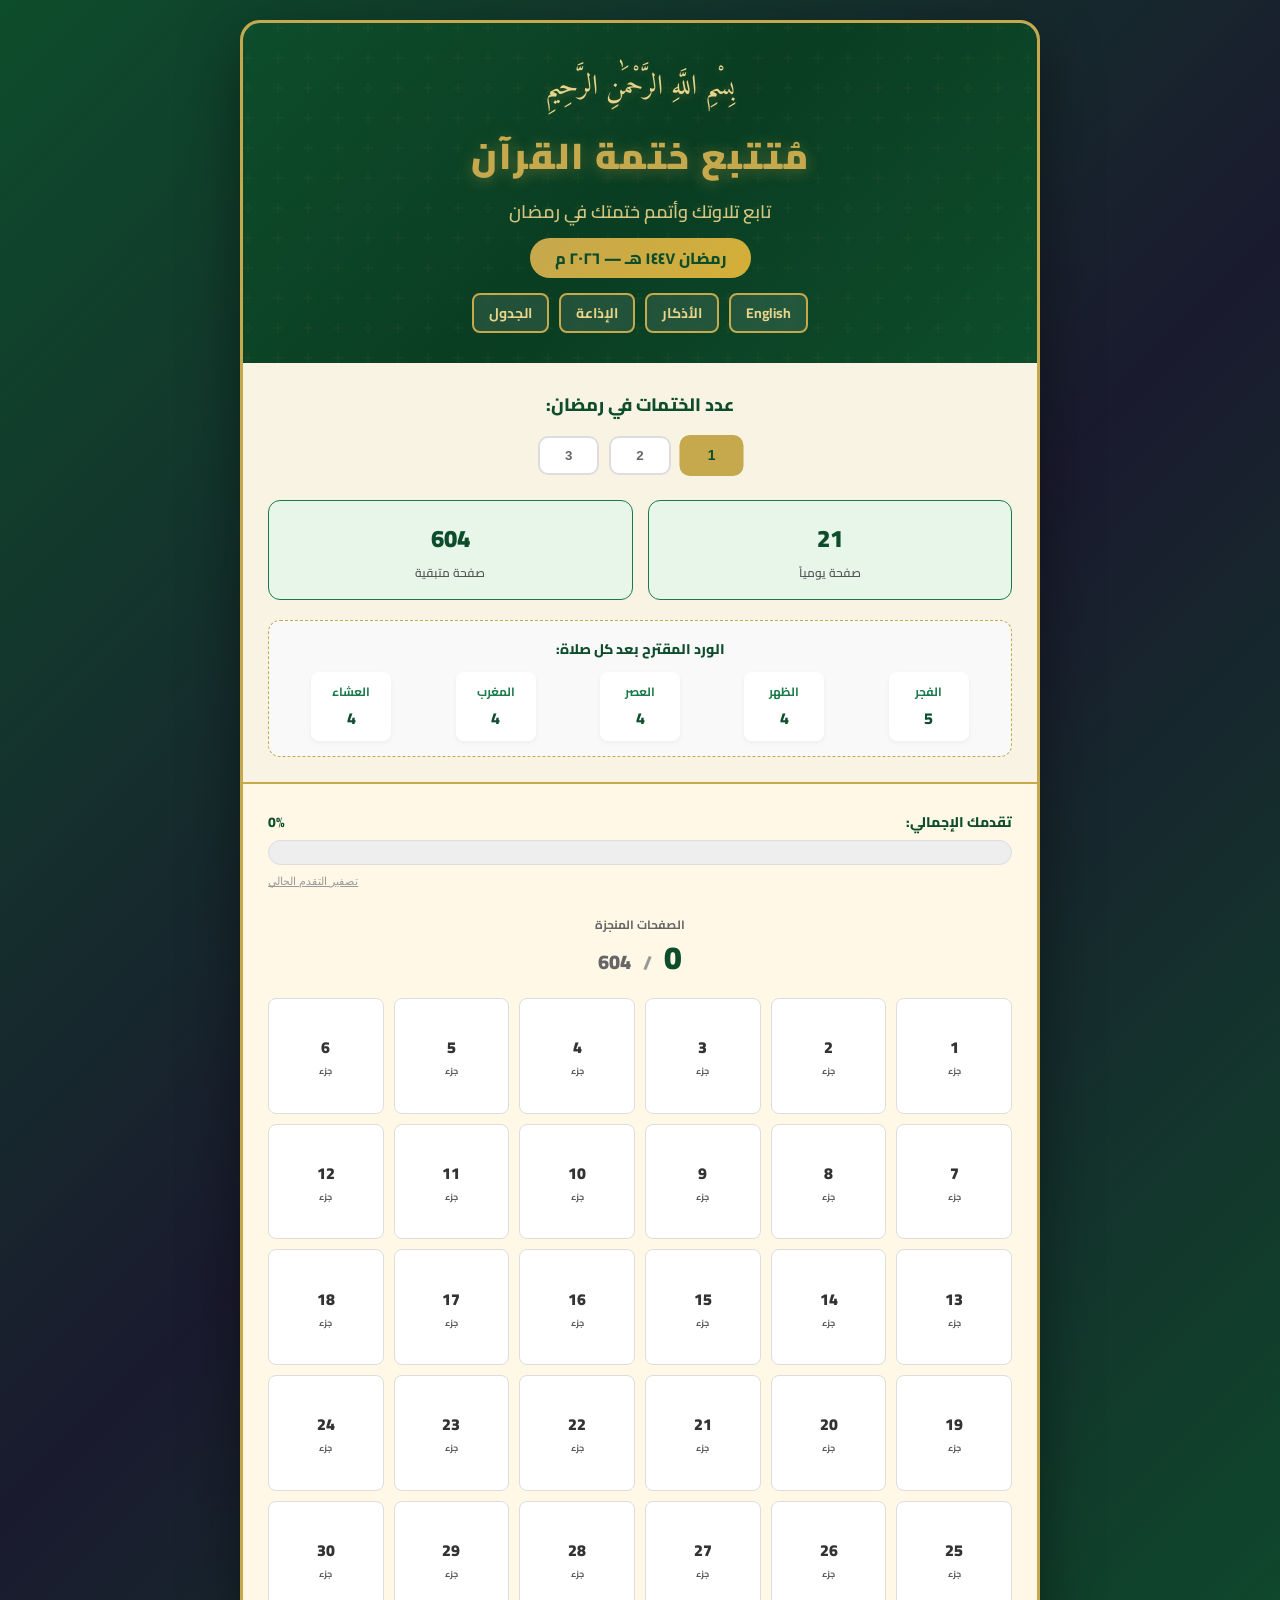
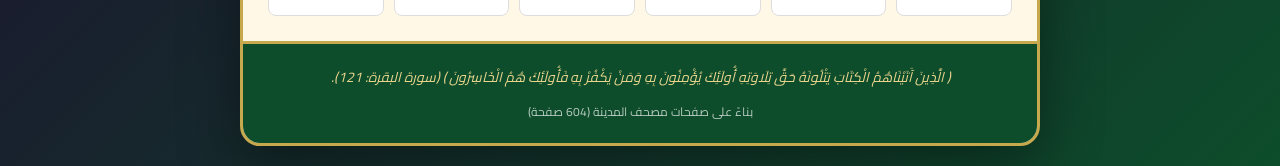
==== quran.html @ 07d0f3c2 "Add files via upload" ====
<!DOCTYPE html>
<html lang="ar" dir="rtl">

<head>
    <meta charset="UTF-8">
    <meta name="viewport" content="width=device-width, initial-scale=1.0">
    <title>مُتتبع الختمة - القرآن الكريم</title>
    <!-- Social Media Meta Tags -->
    <meta name="description"
        content="أداة ذكية لمتابعة ختمة القرآن الكريم في رمضان، حساب الورد اليومي وتقسيمه على الصلوات.">
    <meta property="og:title" content="مُتتبع الختمة - ختمة القرآن الكريم">
    <meta property="og:description" content="نظم قراءتك للقرآن في رمضان بسهولة، حدد هدفك وتابع تقدمك اليومي.">
    <meta property="og:image" content="https://joy-s-s.github.io/Ramadan-Tracker/icon.png">
    <meta property="og:url" content="https://joy-s-s.github.io/Ramadan-Tracker/quran.html">
    <meta property="og:type" content="website">

    <!-- Google tag (gtag.js) -->
    <script async src="https://www.googletagmanager.com/gtag/js?id=G-90N7S5Q8EE"></script>
    <script>
        window.dataLayer = window.dataLayer || [];
        function gtag() { dataLayer.push(arguments); }
        gtag('js', new Date());
        gtag('config', 'G-90N7S5Q8EE');
    </script>
    <link rel="preconnect" href="https://fonts.googleapis.com">
    <link
        href="https://fonts.googleapis.com/css2?family=Amiri:wght@400;700&family=Cairo:wght@400;600;700;900&display=swap"
        rel="stylesheet">
    <link rel="icon" type="image/x-icon" href="icon.png">
    <style>
        :root {
            --gold: #C6A84D;
            --gold-light: #E8D48B;
            --dark-green: #0D4D2B;
            --green: #1A7A4A;
            --light-green: #E8F5E9;
            --cream: #FFF8E7;
            --dark: #1a1a2e;
            --accent: #D4AF37;
            --border: #B8860B;
        }

        * {
            margin: 0;
            padding: 0;
            box-sizing: border-box;
            -webkit-tap-highlight-color: transparent;
        }

        body {
            font-family: 'Cairo', sans-serif;
            background: linear-gradient(135deg, #0D4D2B 0%, #1a1a2e 50%, #0D4D2B 100%);
            min-height: 100vh;
            color: #333;
            padding: 20px;
            overscroll-behavior-y: none;
            touch-action: manipulation;
        }

        .container {
            max-width: 800px;
            margin: 0 auto;
            background: var(--cream);
            border-radius: 20px;
            overflow: hidden;
            box-shadow: 0 20px 60px rgba(0, 0, 0, 0.4);
            border: 3px solid var(--gold);
        }

        /* ===== HEADER ===== */
        .header {
            background: linear-gradient(135deg, var(--dark-green) 0%, #0a3d22 50%, var(--dark-green) 100%);
            padding: 40px 30px 30px;
            text-align: center;
            position: relative;
            overflow: hidden;
        }

        .header::before {
            content: '';
            position: absolute;
            top: 0;
            left: 0;
            right: 0;
            bottom: 0;
            background: url("data:image/svg+xml,%3Csvg width='60' height='60' viewBox='0 0 60 60' xmlns='http://www.w3.org/2000/svg'%3E%3Cg fill='none' fill-rule='evenodd'%3E%3Cg fill='%23C6A84D' fill-opacity='0.08'%3E%3Cpath d='M36 34v-4h-2v4h-4v2h4v4h2v-4h4v-2h-4zm0-30V0h-2v4h-4v2h4v4h2V6h4V4h-4zM6 34v-4H4v4H0v2h4v4h2v-4h4v-2H6zM6 4V0H4v4H0v2h4v4h2V6h4V4H6z'/%3E%3C/g%3E%3C/g%3E%3C/svg%3E");
            opacity: 0.5;
        }

        .header-content {
            position: relative;
            z-index: 1;
        }

        .bismillah {
            font-family: 'Amiri', serif;
            font-size: 28px;
            color: var(--gold-light);
            margin-bottom: 10px;
            text-shadow: 0 2px 10px rgba(198, 168, 77, 0.3);
        }

        .crescent {
            font-size: 50px;
            margin-bottom: 10px;
            filter: drop-shadow(0 0 15px rgba(198, 168, 77, 0.5));
        }

        .main-title {
            font-family: 'Cairo', sans-serif;
            font-size: 36px;
            font-weight: 900;
            color: var(--gold);
            text-shadow: 0 2px 15px rgba(198, 168, 77, 0.4);
            margin-bottom: 5px;
            letter-spacing: 2px;
        }

        .sub-title {
            font-size: 18px;
            color: var(--gold-light);
            font-weight: 600;
            opacity: 0.9;
        }

        .year-badge {
            display: inline-block;
            background: linear-gradient(135deg, var(--gold), var(--accent));
            color: var(--dark-green);
            padding: 5px 25px;
            border-radius: 20px;
            font-weight: 800;
            font-size: 16px;
            margin-top: 10px;
        }

        /* ===== LANGUAGE SWITCH ===== */
        .lang-switch {
            margin: 15px 0 0;
            text-align: center;
            position: relative;
            z-index: 100;
        }

        .lang-switch button,
        .lang-switch .nav-btn {
            background: rgba(255, 255, 255, 0.1);
            border: 2px solid var(--gold);
            color: var(--gold-light);
            padding: 5px 15px;
            border-radius: 8px;
            font-family: 'Cairo', sans-serif;
            font-weight: 700;
            cursor: pointer;
            transition: all 0.3s;
            backdrop-filter: blur(5px);
            font-size: 14px;
            text-decoration: none;
            display: inline-flex;
            align-items: center;
            gap: 5px;
        }

        .lang-switch button:hover,
        .lang-switch .nav-btn:hover {
            background: var(--gold);
            color: var(--dark-green);
        }

        .lang-switch {
            display: flex;
            justify-content: center;
            gap: 10px;
            margin: 15px 0 0;
            position: relative;
            z-index: 100;
        }

        /* Controls Section */
        .controls {
            padding: 25px;
            background: #f9f3e3;
            border-bottom: 2px solid var(--gold);
            text-align: center;
        }

        .section-title {
            color: var(--dark-green);
            font-weight: 800;
            margin-bottom: 15px;
            font-size: 18px;
        }

        .target-selector {
            display: flex;
            justify-content: center;
            gap: 10px;
            margin-bottom: 25px;
        }

        .target-btn {
            background: white;
            border: 2px solid #ddd;
            padding: 10px 25px;
            border-radius: 10px;
            font-weight: 700;
            cursor: pointer;
            transition: 0.3s;
            color: #666;
        }

        .target-btn.active {
            background: var(--gold);
            border-color: var(--gold);
            color: var(--dark-green);
            transform: scale(1.05);
        }

        /* Stats Cards */
        .stats-grid {
            display: grid;
            grid-template-columns: repeat(2, 1fr);
            gap: 15px;
            margin-bottom: 20px;
        }

        .stat-card {
            background: var(--light-green);
            padding: 15px;
            border-radius: 12px;
            border: 1px solid var(--green);
            text-align: center;
        }

        .stat-value {
            font-size: 24px;
            font-weight: 900;
            color: var(--dark-green);
        }

        .stat-label {
            font-size: 12px;
            color: #555;
            font-weight: 600;
        }

        /* Prayer Breakdown */
        .prayer-breakdown {
            background: #f9f9f9;
            padding: 15px;
            border-radius: 12px;
            margin-top: 15px;
            border: 1px dashed var(--gold);
        }

        .prayer-grid {
            display: flex;
            justify-content: space-around;
            flex-wrap: wrap;
            gap: 10px;
            margin-top: 10px;
        }

        .prayer-item {
            text-align: center;
            background: white;
            padding: 8px 12px;
            border-radius: 8px;
            box-shadow: 0 2px 5px rgba(0, 0, 0, 0.05);
            min-width: 80px;
        }

        .prayer-name {
            font-size: 12px;
            color: var(--green);
            font-weight: 700;
        }

        .prayer-pages {
            font-size: 16px;
            font-weight: 800;
            color: var(--dark-green);
        }

        /* Progress Tracker */
        .progress-container {
            padding: 25px;
        }

        .total-progress-bar {
            height: 25px;
            background: #eee;
            border-radius: 12.5px;
            overflow: hidden;
            border: 1px solid #ddd;
            margin-bottom: 10px;
            position: relative;
        }

        .progress-fill {
            height: 100%;
            background: linear-gradient(90deg, var(--gold), var(--accent));
            width: 0%;
            transition: width 0.5s ease-out;
        }

        .progress-text-top {
            display: flex;
            justify-content: space-between;
            font-weight: 800;
            font-size: 14px;
            margin-bottom: 5px;
            color: var(--dark-green);
        }

        .input-group {
            display: flex;
            align-items: center;
            justify-content: center;
            gap: 10px;
            margin: 20px 0;
        }

        .page-input {
            width: 100px;
            padding: 12px;
            border: 2px solid var(--gold);
            border-radius: 8px;
            font-size: 20px;
            text-align: center;
            font-weight: 900;
            font-family: 'Cairo', sans-serif;
        }

        .quick-btn {
            background: var(--dark-green);
            color: white;
            border: none;
            padding: 12px 15px;
            border-radius: 8px;
            font-weight: 700;
            cursor: pointer;
            transition: 0.2s;
        }

        .quick-btn:active {
            transform: scale(0.95);
        }

        /* Juz Grid */
        .juz-grid {
            display: grid;
            grid-template-columns: repeat(6, 1fr);
            gap: 10px;
            margin-top: 20px;
        }

        .juz-card {
            aspect-ratio: 1;
            background: white;
            border: 1px solid #ddd;
            border-radius: 8px;
            display: flex;
            flex-direction: column;
            align-items: center;
            justify-content: center;
            cursor: pointer;
            transition: 0.3s;
            position: relative;
        }

        .juz-card.completed {
            background: var(--gold);
            border-color: var(--accent);
            color: var(--dark-green);
        }

        .juz-card.completed::after {
            content: '✓';
            position: absolute;
            top: -5px;
            right: -5px;
            background: var(--dark-green);
            color: white;
            width: 18px;
            height: 18px;
            border-radius: 50%;
            font-size: 12px;
            display: flex;
            align-items: center;
            justify-content: center;
            font-weight: bold;
        }

        .juz-num {
            font-size: 16px;
            font-weight: 900;
        }

        .juz-label {
            font-size: 9px;
            opacity: 0.8;
            font-weight: 700;
        }

        .footer {
            background: var(--dark-green);
            color: rgba(255, 255, 255, 0.7);
            padding: 20px;
            text-align: center;
            font-size: 12px;
            border-top: 3px solid var(--gold);
        }

        .footer-quote {
            color: var(--gold-light);
            font-style: italic;
            margin-bottom: 10px;
            font-size: 14px;
        }

        [dir="ltr"] body {
            text-align: left;
        }

        html[lang="en"] body {
            font-family: 'Amiri', serif;
        }

        html[lang="en"] .main-title {
            font-family: 'Cairo', sans-serif;
        }

        @media (max-width: 768px) {
            body {
                padding: 8px;
            }

            .container {
                border-radius: 12px;
                border-width: 2px;
            }

            .header {
                padding: 25px 15px 20px;
            }

            .bismillah {
                font-size: 20px;
            }

            .main-title {
                font-size: 22px;
                letter-spacing: 1px;
            }

            .sub-title {
                font-size: 14px;
            }

            .year-badge {
                font-size: 13px;
                padding: 4px 18px;
            }

            .footer {
                font-size: 11px;
                padding: 10px;
            }
        }

        @media (max-width: 480px) {
            body {
                padding: 4px;
            }

            .container {
                border-radius: 8px;
            }

            .header {
                padding: 18px 10px 15px;
            }

            .bismillah {
                font-size: 17px;
            }

            .main-title {
                font-size: 18px;
                letter-spacing: 0;
            }

            .sub-title {
                font-size: 12px;
            }

            .year-badge {
                font-size: 11px;
                padding: 3px 14px;
            }

            .juz-grid {
                grid-template-columns: repeat(5, 1fr);
            }

            .stats-grid {
                grid-template-columns: 1fr;
            }

            .prayer-item {
                flex: 1 1 30%;
            }
        }

        @media (max-width: 360px) {
            .header {
                padding: 14px 8px 12px;
            }

            .bismillah {
                font-size: 15px;
            }

            .main-title {
                font-size: 16px;
            }

            .sub-title {
                font-size: 11px;
            }

            .year-badge {
                font-size: 10px;
                padding: 2px 12px;
            }

            .footer {
                font-size: 10px;
                padding: 8px;
            }

            .juz-grid {
                grid-template-columns: repeat(4, 1fr);
            }

        }
    </style>
</head>

<body>

    <div class="container">
        <header class="header">
            <div class="header-content">
                <div class="bismillah" data-i18n="bismillah">بِسْمِ اللَّهِ الرَّحْمَٰنِ الرَّحِيمِ</div>
                <h1 class="main-title" data-i18n="mainTitle">مُتتبع ختمة القرآن</h1>
                <p class="sub-title" data-i18n="subTitle">تابع تلاوتك وأتمم ختمتك في رمضان</p>
                <div class="year-badge-container">
                    <span class="year-badge" data-i18n="yearBadge">رمضان ١٤٤٧ هـ — ٢٠٢٦ م</span>
                </div>
                <div class="lang-switch">
                    <button onclick="toggleLanguage()" id="langBtn">English</button>
                    <a href="tasbih.html" class="nav-btn" data-i18n="btnTasbih">الأذكار</a>
                    <a href="radio.html" class="nav-btn">الإذاعة</a>
                    <a href="index.html" class="nav-btn" data-i18n="backLink">العودة لجدول رمضان</a>
                </div>
            </div>
        </header>

        <section class="controls">
            <h2 class="section-title" data-i18n="targetTitle">عدد الختمات في رمضان:</h2>
            <div class="target-selector">
                <button class="target-btn" onclick="setKhatmaCount(1)">1</button>
                <button class="target-btn active" onclick="setKhatmaCount(2)">2</button>
                <button class="target-btn" onclick="setKhatmaCount(3)">3</button>
            </div>

            <div class="stats-grid">
                <div class="stat-card">
                    <div class="stat-value" id="dailyPages">40</div>
                    <div class="stat-label" data-i18n="dailyPagesLabel">صفحة يومياً</div>
                </div>
                <div class="stat-card">
                    <div class="stat-value" id="remainingPages">604</div>
                    <div class="stat-label" data-i18n="remainingPagesLabel">صفحة متبقية</div>
                </div>
            </div>

            <div class="prayer-breakdown">
                <div class="section-title" style="font-size: 14px; margin-bottom: 8px;" data-i18n="prayerDivide">الورد
                    المقترح بعد كل صلاة:</div>
                <div class="prayer-grid">
                    <div class="prayer-item">
                        <div class="prayer-name" data-i18n="fajr">الفجر</div>
                        <div class="prayer-pages" id="p-fajr">8</div>
                    </div>
                    <div class="prayer-item">
                        <div class="prayer-name" data-i18n="dhuhr">الظهر</div>
                        <div class="prayer-pages" id="p-dhuhr">8</div>
                    </div>
                    <div class="prayer-item">
                        <div class="prayer-name" data-i18n="asr">العصر</div>
                        <div class="prayer-pages" id="p-asr">8</div>
                    </div>
                    <div class="prayer-item">
                        <div class="prayer-name" data-i18n="maghrib">المغرب</div>
                        <div class="prayer-pages" id="p-maghrib">8</div>
                    </div>
                    <div class="prayer-item">
                        <div class="prayer-name" data-i18n="isha">العشاء</div>
                        <div class="prayer-pages" id="p-isha">8</div>
                    </div>
                </div>
            </div>
        </section>

        <main class="progress-container">
            <div class="progress-text-top">
                <span data-i18n="yourProgress">تقدمك الإجمالي:</span>
                <span id="percentText">0%</span>
            </div>
            <div class="total-progress-bar">
                <div class="progress-fill" id="progressBar"></div>
            </div>

            <div style="display: flex; justify-content: flex-end; margin-bottom: 10px;">
                <button onclick="resetProgress()"
                    style="background: none; border: none; color: #999; cursor: pointer; font-size: 11px; text-decoration: underline;"
                    data-i18n="resetProgress">تصفير التقدم</button>
            </div>

            <div style="text-align: center; margin: 25px 0;">
                <div style="font-size: 12px; font-weight: 700; color: #666; margin-bottom: 5px;"
                    data-i18n="pagesCompleted">الصفحات المنجزة</div>
                <div style="font-size: 32px; font-weight: 900; color: var(--dark-green); line-height: 1;">
                    <span id="currentPageDisplay">0</span>
                    <span style="font-size: 18px; color: #999; margin: 0 5px;">/</span>
                    <span id="totalPagesDisplay" style="font-size: 20px; color: #666;">604</span>
                </div>
            </div>

            <div class="juz-grid" id="juzGrid">
                <!-- 30 Juz cards will be generated here -->
            </div>
        </main>

        <footer class="footer">
            <div class="footer-quote" data-i18n="footerQuote">« خياركم من تعلم القرآن وعلمه »</div>
            <div data-i18n="footerMushaf">بناءً على صفحات مصحف المدينة (604 صفحة)</div>
        </footer>
    </div>

    <script>
        const TOTAL_PAGES = 604;
        let khatmaTarget = parseInt(localStorage.getItem('quran_khatma_target')) || 1;
        let fullKhatmas = parseInt(localStorage.getItem('quran_full_khatmas')) || 0;
        let completedJuz = JSON.parse(localStorage.getItem('quran_completed_juz')) || [];
        let currentPage = parseInt(localStorage.getItem('quran_current_page')) || 0;
        let currentLang = localStorage.getItem('quran_lang') || 'ar';

        const JUZ_PAGES = [
            1, 22, 42, 62, 82, 102, 122, 142, 162, 182,
            202, 222, 242, 262, 282, 302, 322, 342, 362, 382,
            402, 422, 442, 462, 482, 502, 522, 542, 562, 582, 605
        ];

        const translations = {
            ar: {
                bismillah: "بِسْمِ اللَّهِ الرَّحْمَٰنِ الرَّحِيمِ",
                mainTitle: "مُتتبع ختمة القرآن",
                subTitle: "تابع تلاوتك وأتمم ختمتك في رمضان",
                yearBadge: "رمضان ١٤٤٧ هـ — ٢٠٢٦ م",
                backLink: "الجدول",
                btnTasbih: "الأذكار",
                targetTitle: "عدد الختمات في رمضان:",
                dailyPagesLabel: "صفحة يومياً",
                remainingPagesLabel: "صفحة متبقية",
                prayerDivide: "الورد المقترح بعد كل صلاة:",
                fajr: "الفجر", dhuhr: "الظهر", asr: "العصر", maghrib: "المغرب", isha: "العشاء",
                yourProgress: "تقدمك الإجمالي:",
                pagesCompleted: "الصفحات المنجزة",
                footerQuote: "﴿ الَّذِينَ آَتَيْنَاهُمُ الْكِتَابَ يَتْلُونَهُ حَقَّ تِلَاوَتِهِ أُولَئِكَ يُؤْمِنُونَ بِهِ وَمَنْ يَكْفُرْ بِهِ فَأُولَئِكَ هُمُ الْخَاسِرُونَ ﴾ (سورة البقرة: 121).",
                footerMushaf: "بناءً على صفحات مصحف المدينة (604 صفحة)",
                juz: "جزء",
                langBtn: "English",
                resetProgress: "تصفير التقدم الحالي",
                resetConfirm: "هل أنت متأكد من تصفير تقدمك في الختمة؟",
                celebration: "تقبل الله منك! ✨ مبارك إتمام الختمة رقم ",
                celebrationSub: "الآن بدأت رحلة الختمة التالية.. استعن بالله!",
                targetReached: "🎉 مبارك! لقد أتممت هدفك الرمضاني بالكامل بنجاح. جعلها الله في ميزان حسناتك."
            },
            en: {
                bismillah: "In the name of Allah, the Most Gracious, the Most Merciful",
                mainTitle: "Quran Khatma Tracker",
                subTitle: "Track your recitation and complete your Khatma in Ramadan",
                yearBadge: "Ramadan 1447 H — 2026 G",
                backLink: "Table",
                btnTasbih: "Adhkar",
                targetTitle: "Times to finish Quran in Ramadan:",
                dailyPagesLabel: "Pages per Day",
                remainingPagesLabel: "Pages Remaining",
                prayerDivide: "Suggested pages after each prayer:",
                fajr: "Fajr", dhuhr: "Dhuhr", asr: "Asr", maghrib: "Maghrib", isha: "Isha",
                yourProgress: "Total Progress:",
                pagesCompleted: "Pages Completed",
                footerQuote: "“Those to whom We have given the Book recite it with its true recital. They [are the ones who] believe in it.” (Al-Baqarah: 121)",
                footerMushaf: "Based on Madina Mushaf (604 pages)",
                juz: "Juz",
                langBtn: "عربي",
                resetProgress: "Reset current progress",
                resetConfirm: "Are you sure you want to reset your khatma progress?",
                celebration: "May Allah accept! ✨ Congrats on finishing Khatma #",
                celebrationSub: "Now starting the next Khatma.. Keep it up!",
                targetReached: "🎉 Congratulations! You have successfully completed your Ramadan goal. May Allah accept it from you."
            }
        };

        function toggleLanguage() {
            currentLang = currentLang === 'ar' ? 'en' : 'ar';
            localStorage.setItem('quran_lang', currentLang);
            updateUI();
        }

        function updateUI() {
            document.documentElement.lang = currentLang;
            document.documentElement.dir = currentLang === 'ar' ? 'rtl' : 'ltr';
            document.getElementById('langBtn').textContent = translations[currentLang].langBtn;

            document.querySelectorAll('[data-i18n]').forEach(el => {
                const key = el.getAttribute('data-i18n');
                if (translations[currentLang][key]) {
                    el.textContent = translations[currentLang][key];
                }
            });

            // Update Target Buttons
            document.querySelectorAll('.target-btn').forEach(btn => {
                btn.classList.toggle('active', parseInt(btn.textContent) === khatmaTarget);
            });

            calculateStats();
            renderJuzGrid();
        }

        function setKhatmaCount(n) {
            khatmaTarget = n;
            localStorage.setItem('quran_khatma_target', n);
            updateUI();
        }

        function calculateStats() {
            // Calculate current page based on full khatmas + completed juz in current
            let currentJuzPages = 0;
            completedJuz.forEach(idx => {
                currentJuzPages += (JUZ_PAGES[idx] - JUZ_PAGES[idx - 1]);
            });

            currentPage = (fullKhatmas * TOTAL_PAGES) + currentJuzPages;
            localStorage.setItem('quran_current_page', currentPage);

            const totalToRead = TOTAL_PAGES * khatmaTarget;
            const daily = Math.ceil(totalToRead / 30);
            const prayerBase = Math.floor(daily / 5);
            const prayerRemainder = daily % 5;

            document.getElementById('dailyPages').textContent = daily;
            document.getElementById('remainingPages').textContent = Math.max(0, totalToRead - currentPage);

            document.getElementById('p-fajr').textContent = prayerBase + prayerRemainder;
            ['dhuhr', 'asr', 'maghrib', 'isha'].forEach(p => {
                document.getElementById(`p-${p}`).textContent = prayerBase;
            });

            const percent = Math.min(100, Math.floor((currentPage / totalToRead) * 100));
            document.getElementById('progressBar').style.width = percent + '%';
            document.getElementById('percentText').textContent = percent + '%';

            document.getElementById('currentPageDisplay').textContent = currentPage;
            document.getElementById('totalPagesDisplay').textContent = totalToRead;
        }

        function resetProgress() {
            if (confirm(translations[currentLang].resetConfirm)) {
                fullKhatmas = 0;
                completedJuz = [];
                currentPage = 0;
                localStorage.setItem('quran_full_khatmas', 0);
                localStorage.setItem('quran_completed_juz', JSON.stringify([]));
                localStorage.setItem('quran_current_page', 0);
                updateUI();
            }
        }

        function renderJuzGrid() {
            const grid = document.getElementById('juzGrid');
            grid.innerHTML = '';

            for (let i = 1; i <= 30; i++) {
                const card = document.createElement('div');
                card.className = 'juz-card';

                if (completedJuz.includes(i)) {
                    card.classList.add('completed');
                }

                card.innerHTML = `
                    <div class="juz-num">${i}</div>
                    <div class="juz-label">${translations[currentLang].juz}</div>
                `;

                card.onclick = () => {
                    if (completedJuz.includes(i)) {
                        completedJuz = completedJuz.filter(idx => idx !== i);
                    } else {
                        completedJuz.push(i);
                    }

                    localStorage.setItem('quran_completed_juz', JSON.stringify(completedJuz));

                    // Check for Khatma Completion
                    if (completedJuz.length === 30) {
                        fullKhatmas++;
                        localStorage.setItem('quran_full_khatmas', fullKhatmas);
                        completedJuz = [];
                        localStorage.setItem('quran_completed_juz', JSON.stringify([]));

                        const isGoalReached = fullKhatmas >= khatmaTarget;
                        const msg = isGoalReached ? translations[currentLang].targetReached :
                            (translations[currentLang].celebration + fullKhatmas + "\n" + translations[currentLang].celebrationSub);

                        alert(msg);
                    }

                    calculateStats();
                    renderJuzGrid();
                };

                grid.appendChild(card);
            }
        }

        // Initialize
        updateUI();
    </script>
</body>

</html>
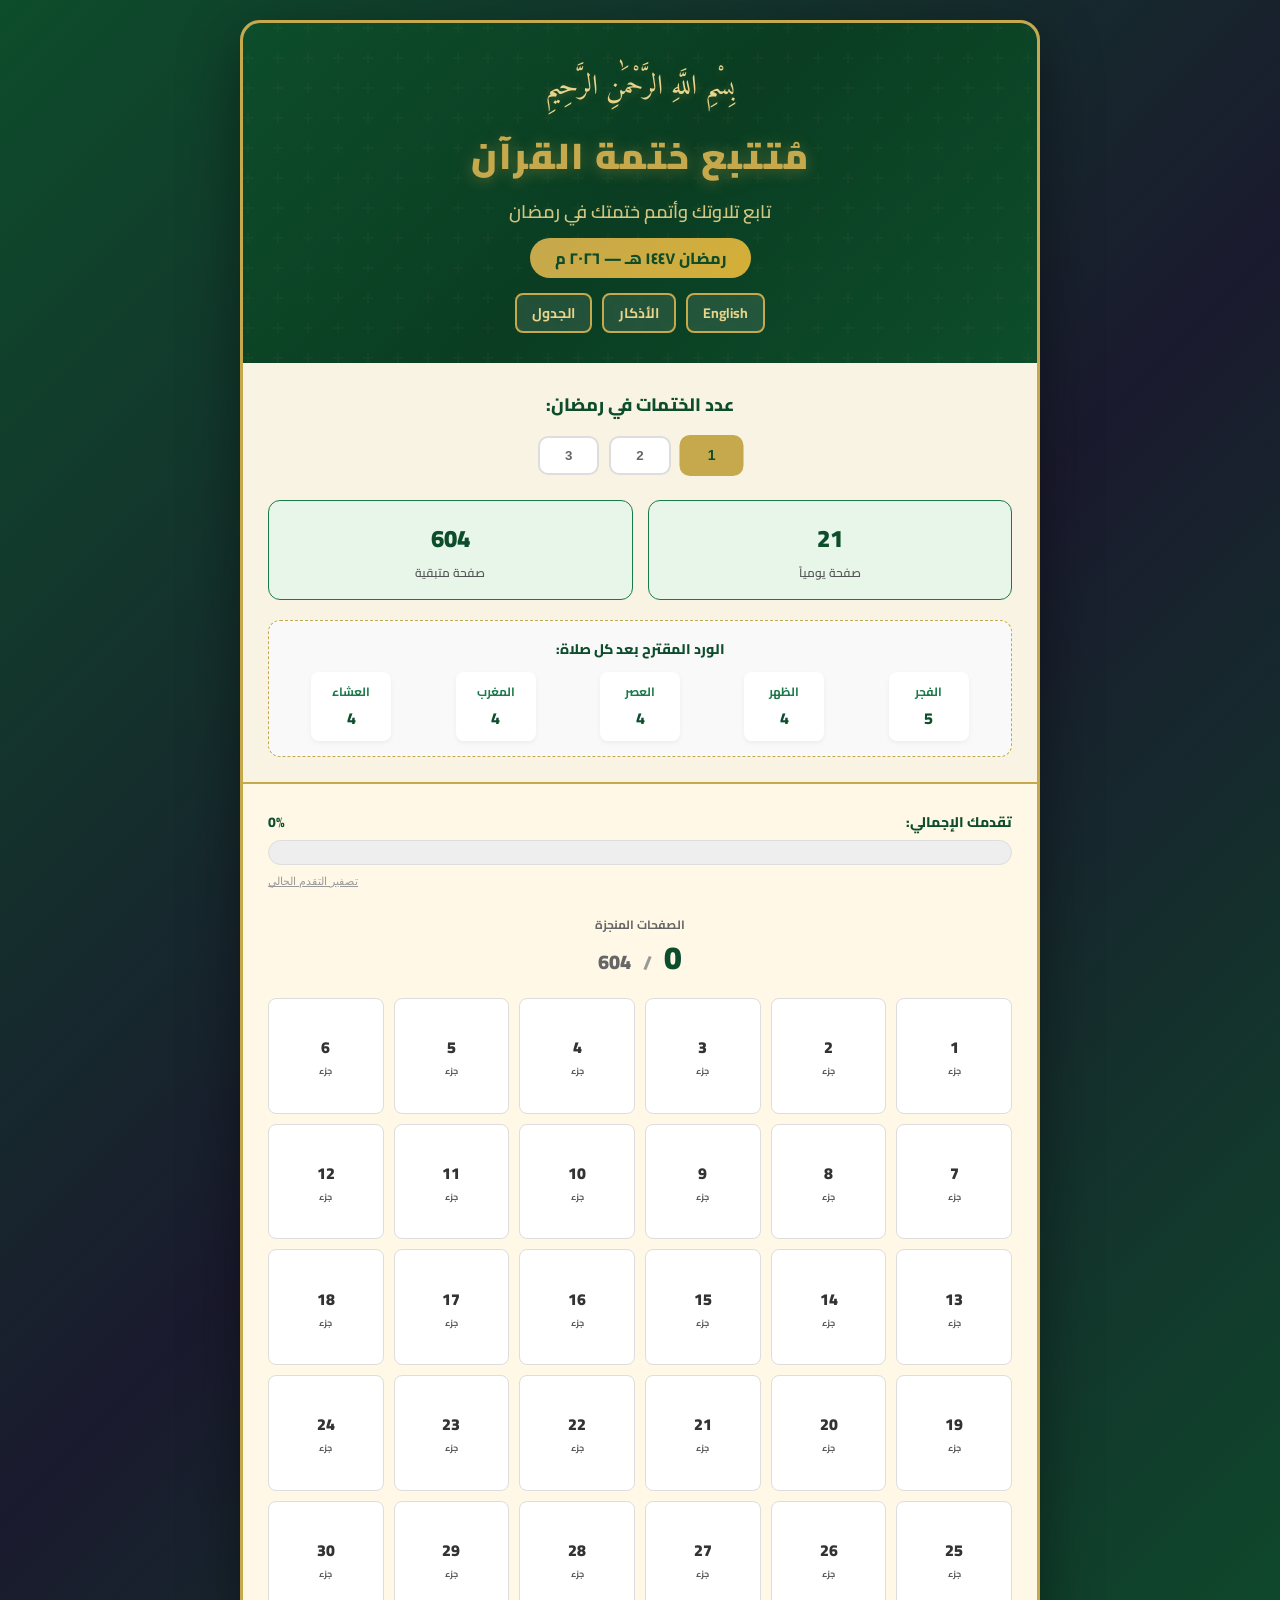
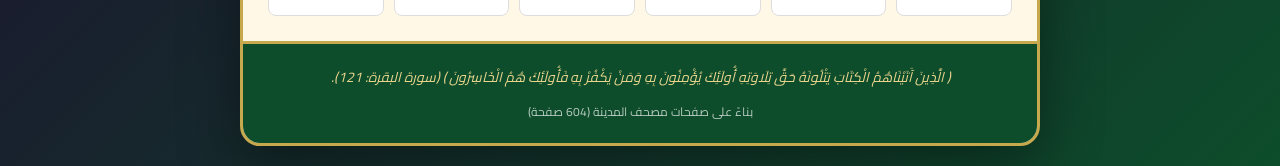
==== commit 37fa4873: "Add files via upload" ====
--- a/quran.html
+++ b/quran.html
@@ -562,7 +562,6 @@
                 <div class="lang-switch">
                     <button onclick="toggleLanguage()" id="langBtn">English</button>
                     <a href="tasbih.html" class="nav-btn" data-i18n="btnTasbih">الأذكار</a>
-                    <a href="radio.html" class="nav-btn">الإذاعة</a>
                     <a href="index.html" class="nav-btn" data-i18n="backLink">العودة لجدول رمضان</a>
                 </div>
             </div>
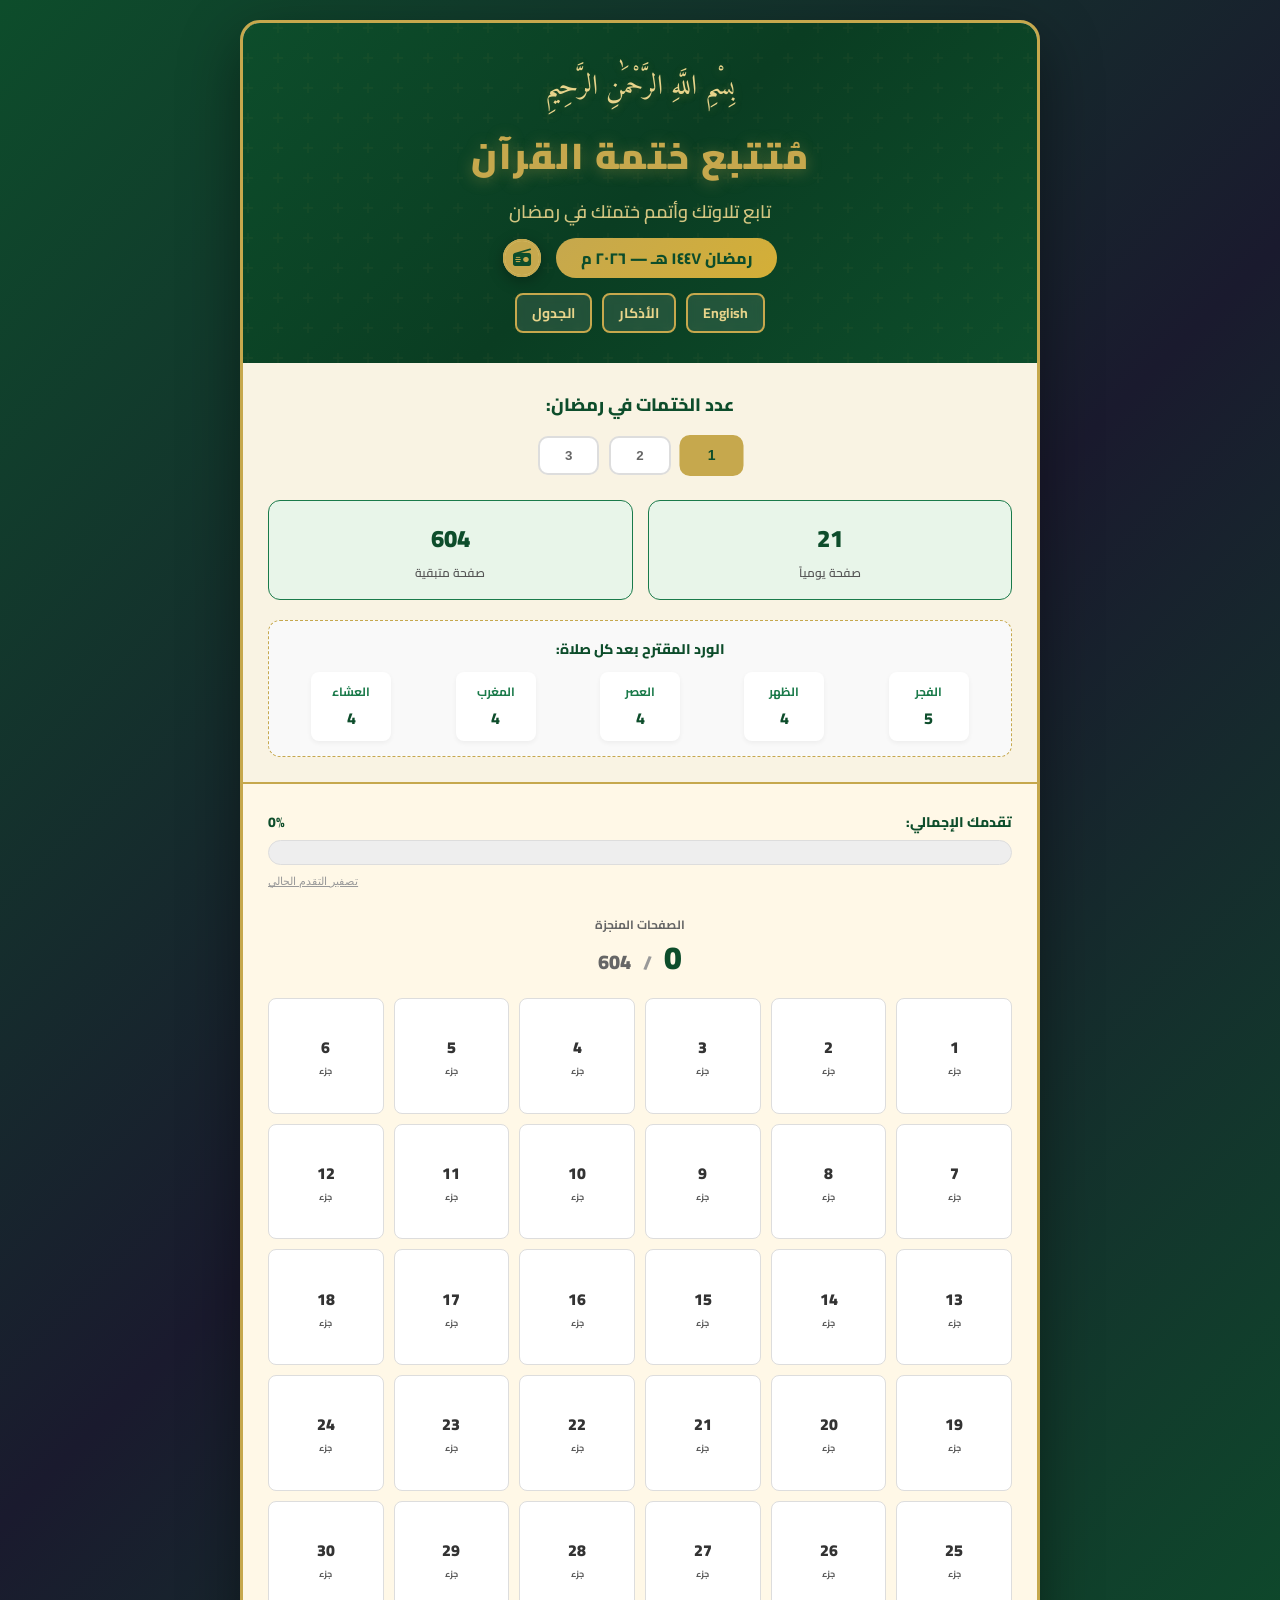
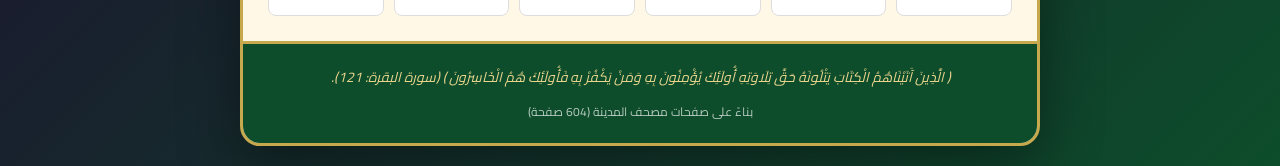
==== commit 94084a62: "Add files via upload" ====
--- a/quran.html
+++ b/quran.html
@@ -27,6 +27,7 @@
         href="https://fonts.googleapis.com/css2?family=Amiri:wght@400;700&family=Cairo:wght@400;600;700;900&display=swap"
         rel="stylesheet">
     <link rel="icon" type="image/x-icon" href="icon.png">
+    <link rel="stylesheet" href="https://cdnjs.cloudflare.com/ajax/libs/font-awesome/6.4.0/css/all.min.css">
     <style>
         :root {
             --gold: #C6A84D;
@@ -131,7 +132,64 @@
             border-radius: 20px;
             font-weight: 800;
             font-size: 16px;
+        }
+
+        .year-badge-container {
+            display: flex;
+            align-items: center;
+            justify-content: center;
+            gap: 15px;
             margin-top: 10px;
+        }
+
+        .radio-link {
+            display: inline-flex;
+            width: 38px;
+            height: 38px;
+            background: var(--gold);
+            border-radius: 50%;
+            align-items: center;
+            justify-content: center;
+            color: var(--dark-green) !important;
+            text-decoration: none;
+            position: relative;
+            z-index: 10;
+            transition: all 0.3s ease;
+            box-shadow: 0 4px 15px rgba(0, 0, 0, 0.3);
+            border: 2px solid var(--gold-light);
+        }
+
+        .radio-link:hover {
+            transform: scale(1.1) rotate(5deg);
+            background: var(--gold-light);
+        }
+
+        .radio-link i {
+            font-size: 18px;
+        }
+
+        .radio-pulse {
+            position: absolute;
+            top: -2px;
+            left: -2px;
+            right: -2px;
+            bottom: -2px;
+            border-radius: 50%;
+            border: 2px solid var(--gold);
+            animation: radio-pulse-ani 2s infinite;
+            pointer-events: none;
+        }
+
+        @keyframes radio-pulse-ani {
+            0% {
+                transform: scale(1);
+                opacity: 0.8;
+            }
+
+            100% {
+                transform: scale(1.8);
+                opacity: 0;
+            }
         }
 
         /* ===== LANGUAGE SWITCH ===== */
@@ -558,6 +616,10 @@
                 <p class="sub-title" data-i18n="subTitle">تابع تلاوتك وأتمم ختمتك في رمضان</p>
                 <div class="year-badge-container">
                     <span class="year-badge" data-i18n="yearBadge">رمضان ١٤٤٧ هـ — ٢٠٢٦ م</span>
+                    <a href="radio.html" class="radio-link" title="إذاعة القران الكريم">
+                        <i class="fas fa-radio"></i>
+                        <div class="radio-pulse"></div>
+                    </a>
                 </div>
                 <div class="lang-switch">
                     <button onclick="toggleLanguage()" id="langBtn">English</button>
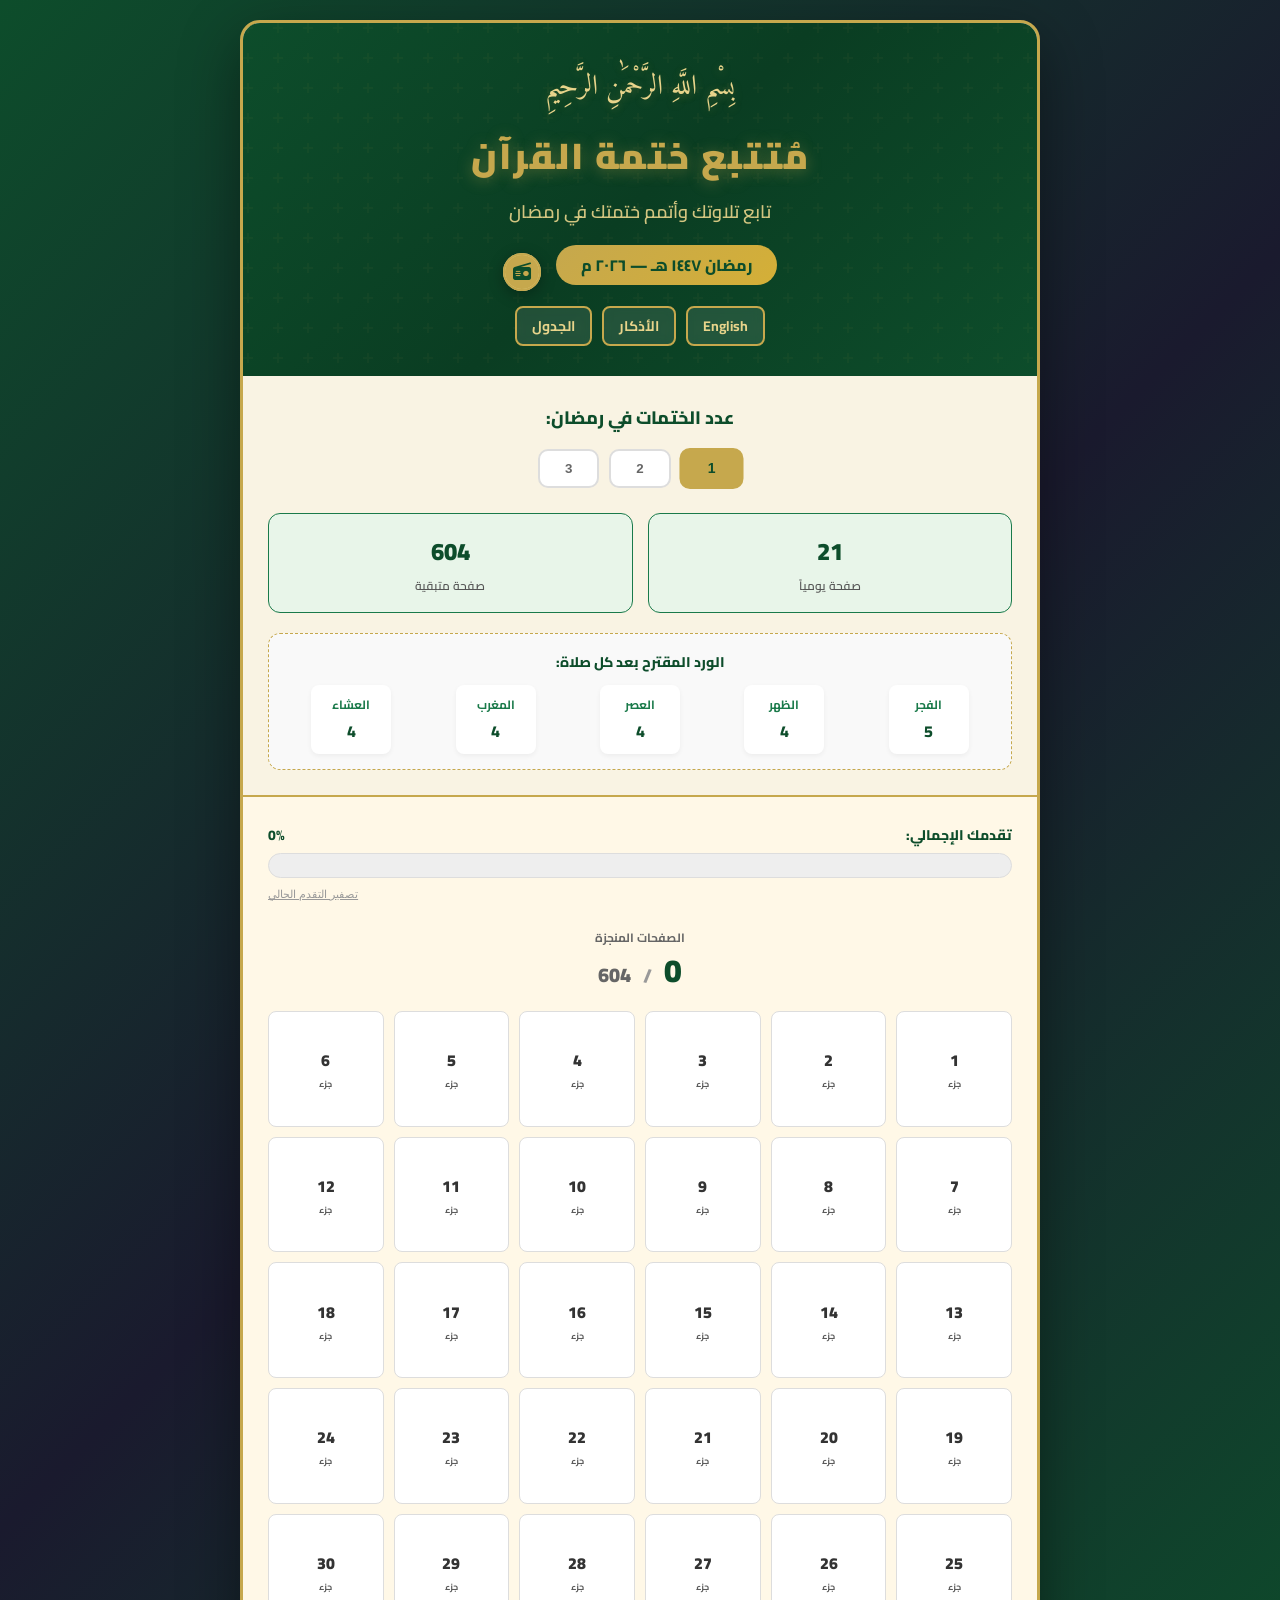
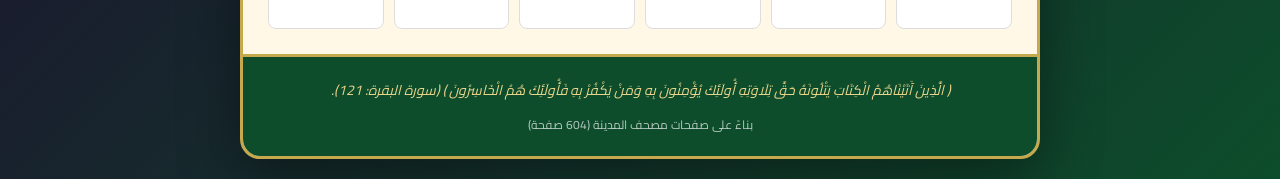
==== commit f9873c50: "Add files via upload" ====
--- a/quran.html
+++ b/quran.html
@@ -4,6 +4,9 @@
 <head>
     <meta charset="UTF-8">
     <meta name="viewport" content="width=device-width, initial-scale=1.0">
+    <meta name="theme-color" content="#0D4D2B">
+    <meta name="apple-mobile-web-app-capable" content="yes">
+    <meta name="apple-mobile-web-app-status-bar-style" content="black-translucent">
     <title>مُتتبع الختمة - القرآن الكريم</title>
     <!-- Social Media Meta Tags -->
     <meta name="description"
@@ -26,215 +29,17 @@
     <link
         href="https://fonts.googleapis.com/css2?family=Amiri:wght@400;700&family=Cairo:wght@400;600;700;900&display=swap"
         rel="stylesheet">
+    <link rel="stylesheet" href="https://cdnjs.cloudflare.com/ajax/libs/font-awesome/6.4.0/css/all.min.css">
     <link rel="icon" type="image/x-icon" href="icon.png">
-    <link rel="stylesheet" href="https://cdnjs.cloudflare.com/ajax/libs/font-awesome/6.4.0/css/all.min.css">
+    <link rel="manifest" href="manifest.json">
+    <link rel="apple-touch-icon" href="icon.png">
+    <link rel="stylesheet" href="shared.css">
     <style>
-        :root {
-            --gold: #C6A84D;
-            --gold-light: #E8D48B;
-            --dark-green: #0D4D2B;
-            --green: #1A7A4A;
-            --light-green: #E8F5E9;
-            --cream: #FFF8E7;
-            --dark: #1a1a2e;
-            --accent: #D4AF37;
-            --border: #B8860B;
-        }
-
-        * {
-            margin: 0;
-            padding: 0;
-            box-sizing: border-box;
-            -webkit-tap-highlight-color: transparent;
-        }
-
-        body {
-            font-family: 'Cairo', sans-serif;
-            background: linear-gradient(135deg, #0D4D2B 0%, #1a1a2e 50%, #0D4D2B 100%);
-            min-height: 100vh;
-            color: #333;
-            padding: 20px;
-            overscroll-behavior-y: none;
-            touch-action: manipulation;
-        }
-
+        /* ===== QURAN-SPECIFIC STYLES ===== */
         .container {
             max-width: 800px;
-            margin: 0 auto;
-            background: var(--cream);
-            border-radius: 20px;
-            overflow: hidden;
-            box-shadow: 0 20px 60px rgba(0, 0, 0, 0.4);
-            border: 3px solid var(--gold);
-        }
-
-        /* ===== HEADER ===== */
-        .header {
-            background: linear-gradient(135deg, var(--dark-green) 0%, #0a3d22 50%, var(--dark-green) 100%);
-            padding: 40px 30px 30px;
-            text-align: center;
-            position: relative;
-            overflow: hidden;
-        }
-
-        .header::before {
-            content: '';
-            position: absolute;
-            top: 0;
-            left: 0;
-            right: 0;
-            bottom: 0;
-            background: url("data:image/svg+xml,%3Csvg width='60' height='60' viewBox='0 0 60 60' xmlns='http://www.w3.org/2000/svg'%3E%3Cg fill='none' fill-rule='evenodd'%3E%3Cg fill='%23C6A84D' fill-opacity='0.08'%3E%3Cpath d='M36 34v-4h-2v4h-4v2h4v4h2v-4h4v-2h-4zm0-30V0h-2v4h-4v2h4v4h2V6h4V4h-4zM6 34v-4H4v4H0v2h4v4h2v-4h4v-2H6zM6 4V0H4v4H0v2h4v4h2V6h4V4H6z'/%3E%3C/g%3E%3C/g%3E%3C/svg%3E");
-            opacity: 0.5;
-        }
-
-        .header-content {
-            position: relative;
-            z-index: 1;
-        }
-
-        .bismillah {
-            font-family: 'Amiri', serif;
-            font-size: 28px;
-            color: var(--gold-light);
-            margin-bottom: 10px;
-            text-shadow: 0 2px 10px rgba(198, 168, 77, 0.3);
-        }
-
-        .crescent {
-            font-size: 50px;
-            margin-bottom: 10px;
-            filter: drop-shadow(0 0 15px rgba(198, 168, 77, 0.5));
-        }
-
-        .main-title {
-            font-family: 'Cairo', sans-serif;
-            font-size: 36px;
-            font-weight: 900;
-            color: var(--gold);
-            text-shadow: 0 2px 15px rgba(198, 168, 77, 0.4);
-            margin-bottom: 5px;
-            letter-spacing: 2px;
-        }
-
-        .sub-title {
-            font-size: 18px;
-            color: var(--gold-light);
-            font-weight: 600;
-            opacity: 0.9;
-        }
-
-        .year-badge {
-            display: inline-block;
-            background: linear-gradient(135deg, var(--gold), var(--accent));
-            color: var(--dark-green);
-            padding: 5px 25px;
-            border-radius: 20px;
-            font-weight: 800;
-            font-size: 16px;
-        }
-
-        .year-badge-container {
-            display: flex;
-            align-items: center;
-            justify-content: center;
-            gap: 15px;
-            margin-top: 10px;
-        }
-
-        .radio-link {
-            display: inline-flex;
-            width: 38px;
-            height: 38px;
-            background: var(--gold);
-            border-radius: 50%;
-            align-items: center;
-            justify-content: center;
-            color: var(--dark-green) !important;
-            text-decoration: none;
-            position: relative;
-            z-index: 10;
-            transition: all 0.3s ease;
-            box-shadow: 0 4px 15px rgba(0, 0, 0, 0.3);
-            border: 2px solid var(--gold-light);
-        }
-
-        .radio-link:hover {
-            transform: scale(1.1) rotate(5deg);
-            background: var(--gold-light);
-        }
-
-        .radio-link i {
-            font-size: 18px;
-        }
-
-        .radio-pulse {
-            position: absolute;
-            top: -2px;
-            left: -2px;
-            right: -2px;
-            bottom: -2px;
-            border-radius: 50%;
-            border: 2px solid var(--gold);
-            animation: radio-pulse-ani 2s infinite;
-            pointer-events: none;
-        }
-
-        @keyframes radio-pulse-ani {
-            0% {
-                transform: scale(1);
-                opacity: 0.8;
-            }
-
-            100% {
-                transform: scale(1.8);
-                opacity: 0;
-            }
-        }
-
-        /* ===== LANGUAGE SWITCH ===== */
-        .lang-switch {
-            margin: 15px 0 0;
-            text-align: center;
-            position: relative;
-            z-index: 100;
-        }
-
-        .lang-switch button,
-        .lang-switch .nav-btn {
-            background: rgba(255, 255, 255, 0.1);
-            border: 2px solid var(--gold);
-            color: var(--gold-light);
-            padding: 5px 15px;
-            border-radius: 8px;
-            font-family: 'Cairo', sans-serif;
-            font-weight: 700;
-            cursor: pointer;
-            transition: all 0.3s;
-            backdrop-filter: blur(5px);
-            font-size: 14px;
-            text-decoration: none;
-            display: inline-flex;
-            align-items: center;
-            gap: 5px;
-        }
-
-        .lang-switch button:hover,
-        .lang-switch .nav-btn:hover {
-            background: var(--gold);
-            color: var(--dark-green);
-        }
-
-        .lang-switch {
-            display: flex;
-            justify-content: center;
-            gap: 10px;
-            margin: 15px 0 0;
-            position: relative;
-            z-index: 100;
-        }
-
-        /* Controls Section */
+        }
+
         .controls {
             padding: 25px;
             background: #f9f3e3;
@@ -481,46 +286,8 @@
             text-align: left;
         }
 
-        html[lang="en"] body {
-            font-family: 'Amiri', serif;
-        }
-
-        html[lang="en"] .main-title {
-            font-family: 'Cairo', sans-serif;
-        }
-
+        /* Quran-specific responsive */
         @media (max-width: 768px) {
-            body {
-                padding: 8px;
-            }
-
-            .container {
-                border-radius: 12px;
-                border-width: 2px;
-            }
-
-            .header {
-                padding: 25px 15px 20px;
-            }
-
-            .bismillah {
-                font-size: 20px;
-            }
-
-            .main-title {
-                font-size: 22px;
-                letter-spacing: 1px;
-            }
-
-            .sub-title {
-                font-size: 14px;
-            }
-
-            .year-badge {
-                font-size: 13px;
-                padding: 4px 18px;
-            }
-
             .footer {
                 font-size: 11px;
                 padding: 10px;
@@ -528,36 +295,6 @@
         }
 
         @media (max-width: 480px) {
-            body {
-                padding: 4px;
-            }
-
-            .container {
-                border-radius: 8px;
-            }
-
-            .header {
-                padding: 18px 10px 15px;
-            }
-
-            .bismillah {
-                font-size: 17px;
-            }
-
-            .main-title {
-                font-size: 18px;
-                letter-spacing: 0;
-            }
-
-            .sub-title {
-                font-size: 12px;
-            }
-
-            .year-badge {
-                font-size: 11px;
-                padding: 3px 14px;
-            }
-
             .juz-grid {
                 grid-template-columns: repeat(5, 1fr);
             }
@@ -572,27 +309,6 @@
         }
 
         @media (max-width: 360px) {
-            .header {
-                padding: 14px 8px 12px;
-            }
-
-            .bismillah {
-                font-size: 15px;
-            }
-
-            .main-title {
-                font-size: 16px;
-            }
-
-            .sub-title {
-                font-size: 11px;
-            }
-
-            .year-badge {
-                font-size: 10px;
-                padding: 2px 12px;
-            }
-
             .footer {
                 font-size: 10px;
                 padding: 8px;
@@ -601,31 +317,39 @@
             .juz-grid {
                 grid-template-columns: repeat(4, 1fr);
             }
-
         }
     </style>
 </head>
 
 <body>
 
+    <a href="#main-content" class="skip-link">تخطي إلى المحتوى</a>
     <div class="container">
-        <header class="header">
+        <header class="header" role="banner">
             <div class="header-content">
-                <div class="bismillah" data-i18n="bismillah">بِسْمِ اللَّهِ الرَّحْمَٰنِ الرَّحِيمِ</div>
+                <div class="bismillah" data-i18n="bismillah">بِسْمِ اللَّهِ الرَّحْمَٰنِ الرَّحِيمِ</div>
                 <h1 class="main-title" data-i18n="mainTitle">مُتتبع ختمة القرآن</h1>
                 <p class="sub-title" data-i18n="subTitle">تابع تلاوتك وأتمم ختمتك في رمضان</p>
                 <div class="year-badge-container">
                     <span class="year-badge" data-i18n="yearBadge">رمضان ١٤٤٧ هـ — ٢٠٢٦ م</span>
-                    <a href="radio.html" class="radio-link" title="إذاعة القران الكريم">
-                        <i class="fas fa-radio"></i>
-                        <div class="radio-pulse"></div>
-                    </a>
+                    <div class="header-actions">
+                        <a href="radio.html" class="radio-link" title="إذاعة القران الكريم"
+                            data-i18n-title="radioTitle">
+                            <i class="fas fa-radio"></i>
+                            <div class="radio-pulse"></div>
+                        </a>
+                        <button id="installBtn" class="install-link" title="تثبيت التطبيق"
+                            data-i18n-title="installTitle">
+                            <i class="fas fa-download"></i>
+                        </button>
+                    </div>
                 </div>
-                <div class="lang-switch">
-                    <button onclick="toggleLanguage()" id="langBtn">English</button>
-                    <a href="tasbih.html" class="nav-btn" data-i18n="btnTasbih">الأذكار</a>
-                    <a href="index.html" class="nav-btn" data-i18n="backLink">العودة لجدول رمضان</a>
-                </div>
+                <nav class="lang-switch" role="navigation" aria-label="التنقل">
+                    <button onclick="toggleLanguage()" id="langBtn" aria-label="تبديل اللغة">English</button>
+                    <a href="tasbih.html" class="nav-btn" data-i18n="btnTasbih" aria-label="الأذكار">الأذكار</a>
+                    <a href="index.html" class="nav-btn" data-i18n="backLink" aria-label="العودة لجدول رمضان">العودة
+                        لجدول رمضان</a>
+                </nav>
             </div>
         </header>
 
@@ -706,7 +430,7 @@
             </div>
         </main>
 
-        <footer class="footer">
+        <footer class="footer" role="contentinfo">
             <div class="footer-quote" data-i18n="footerQuote">« خياركم من تعلم القرآن وعلمه »</div>
             <div data-i18n="footerMushaf">بناءً على صفحات مصحف المدينة (604 صفحة)</div>
         </footer>
@@ -749,7 +473,9 @@
                 resetConfirm: "هل أنت متأكد من تصفير تقدمك في الختمة؟",
                 celebration: "تقبل الله منك! ✨ مبارك إتمام الختمة رقم ",
                 celebrationSub: "الآن بدأت رحلة الختمة التالية.. استعن بالله!",
-                targetReached: "🎉 مبارك! لقد أتممت هدفك الرمضاني بالكامل بنجاح. جعلها الله في ميزان حسناتك."
+                targetReached: "🎉 مبارك! لقد أتممت هدفك الرمضاني بالكامل بنجاح. جعلها الله في ميزان حسناتك.",
+                radioTitle: "إذاعة القرآن الكريم",
+                installTitle: "تثبيت التطبيق"
             },
             en: {
                 bismillah: "In the name of Allah, the Most Gracious, the Most Merciful",
@@ -773,7 +499,9 @@
                 resetConfirm: "Are you sure you want to reset your khatma progress?",
                 celebration: "May Allah accept! ✨ Congrats on finishing Khatma #",
                 celebrationSub: "Now starting the next Khatma.. Keep it up!",
-                targetReached: "🎉 Congratulations! You have successfully completed your Ramadan goal. May Allah accept it from you."
+                targetReached: "🎉 Congratulations! You have successfully completed your Ramadan goal. May Allah accept it from you.",
+                radioTitle: "Quran Radio",
+                installTitle: "Install App"
             }
         };
 
@@ -792,6 +520,14 @@
                 const key = el.getAttribute('data-i18n');
                 if (translations[currentLang][key]) {
                     el.textContent = translations[currentLang][key];
+                }
+            });
+
+            // Update titles
+            document.querySelectorAll('[data-i18n-title]').forEach(el => {
+                const key = el.getAttribute('data-i18n-title');
+                if (translations[currentLang][key]) {
+                    el.title = translations[currentLang][key];
                 }
             });
 
@@ -865,16 +601,21 @@
                     card.classList.add('completed');
                 }
 
+                card.setAttribute('role', 'checkbox');
+                card.setAttribute('aria-checked', completedJuz.includes(i) ? 'true' : 'false');
+                card.setAttribute('tabindex', '0');
+                card.setAttribute('aria-label', translations[currentLang].juz + ' ' + i);
+
                 card.innerHTML = `
                     <div class="juz-num">${i}</div>
                     <div class="juz-label">${translations[currentLang].juz}</div>
                 `;
 
-                card.onclick = () => {
-                    if (completedJuz.includes(i)) {
-                        completedJuz = completedJuz.filter(idx => idx !== i);
+                function toggleJuz(juzNum) {
+                    if (completedJuz.includes(juzNum)) {
+                        completedJuz = completedJuz.filter(idx => idx !== juzNum);
                     } else {
-                        completedJuz.push(i);
+                        completedJuz.push(juzNum);
                     }
 
                     localStorage.setItem('quran_completed_juz', JSON.stringify(completedJuz));
@@ -895,7 +636,15 @@
 
                     calculateStats();
                     renderJuzGrid();
-                };
+                }
+
+                card.onclick = () => toggleJuz(i);
+                card.addEventListener('keydown', function (e) {
+                    if (e.key === 'Enter' || e.key === ' ') {
+                        e.preventDefault();
+                        toggleJuz(i);
+                    }
+                });
 
                 grid.appendChild(card);
             }
@@ -904,6 +653,40 @@
         // Initialize
         updateUI();
     </script>
+
+    <script>
+        // PWA Installation Logic
+        let deferredPrompt;
+        const installBtn = document.getElementById('installBtn');
+
+        window.addEventListener('beforeinstallprompt', (e) => {
+            e.preventDefault();
+            deferredPrompt = e;
+            if (installBtn) installBtn.style.display = 'flex';
+        });
+
+        if (installBtn) {
+            installBtn.addEventListener('click', async () => {
+                if (deferredPrompt) {
+                    deferredPrompt.prompt();
+                    const { outcome } = await deferredPrompt.userChoice;
+                    if (outcome === 'accepted') {
+                        deferredPrompt = null;
+                        installBtn.style.display = 'none';
+                    }
+                }
+            });
+        }
+
+        window.addEventListener('appinstalled', () => {
+            deferredPrompt = null;
+            if (installBtn) installBtn.style.display = 'none';
+        });
+
+        if ('serviceWorker' in navigator) {
+            navigator.serviceWorker.register('./sw.js').catch(() => { });
+        }
+    </script>
 </body>
 
 </html>
--- a/shared.css
+++ b/shared.css
@@ -0,0 +1,365 @@
+/* ============================================
+   SHARED STYLES — Ramadan Tracker
+   Common CSS used across all pages
+   ============================================ */
+
+/* ===== CSS VARIABLES ===== */
+:root {
+    --gold: #C6A84D;
+    --gold-light: #E8D48B;
+    --dark-green: #0D4D2B;
+    --green: #1A7A4A;
+    --light-green: #E8F5E9;
+    --cream: #FFF8E7;
+    --dark: #1a1a2e;
+    --accent: #D4AF37;
+    --border: #B8860B;
+}
+
+/* ===== RESET ===== */
+* {
+    margin: 0;
+    padding: 0;
+    box-sizing: border-box;
+    -webkit-tap-highlight-color: transparent;
+}
+
+/* ===== BODY ===== */
+body {
+    font-family: 'Cairo', sans-serif;
+    background: linear-gradient(135deg, #0D4D2B 0%, #1a1a2e 50%, #0D4D2B 100%);
+    min-height: 100vh;
+    color: #333;
+    padding: 20px;
+    overscroll-behavior-y: none;
+    touch-action: manipulation;
+}
+
+/* ===== CONTAINER ===== */
+.container {
+    max-width: 1000px;
+    margin: 0 auto;
+    background: var(--cream);
+    border-radius: 20px;
+    overflow: hidden;
+    box-shadow: 0 20px 60px rgba(0, 0, 0, 0.4);
+    border: 3px solid var(--gold);
+}
+
+/* ===== HEADER ===== */
+.header {
+    background: linear-gradient(135deg, var(--dark-green) 0%, #0a3d22 50%, var(--dark-green) 100%);
+    padding: 40px 30px 30px;
+    text-align: center;
+    position: relative;
+    overflow: hidden;
+}
+
+.header::before {
+    content: '';
+    position: absolute;
+    top: 0;
+    left: 0;
+    right: 0;
+    bottom: 0;
+    background: url("data:image/svg+xml,%3Csvg width='60' height='60' viewBox='0 0 60 60' xmlns='http://www.w3.org/2000/svg'%3E%3Cg fill='none' fill-rule='evenodd'%3E%3Cg fill='%23C6A84D' fill-opacity='0.08'%3E%3Cpath d='M36 34v-4h-2v4h-4v2h4v4h2v-4h4v-2h-4zm0-30V0h-2v4h-4v2h4v4h2V6h4V4h-4zM6 34v-4H4v4H0v2h4v4h2v-4h4v-2H6zM6 4V0H4v4H0v2h4v4h2V6h4V4H6z'/%3E%3C/g%3E%3C/g%3E%3C/svg%3E");
+    opacity: 0.5;
+}
+
+.header-content {
+    position: relative;
+    z-index: 1;
+}
+
+/* ===== HEADER TYPOGRAPHY ===== */
+.bismillah {
+    font-family: 'Amiri', serif;
+    font-size: 28px;
+    color: var(--gold-light);
+    margin-bottom: 10px;
+    text-shadow: 0 2px 10px rgba(198, 168, 77, 0.3);
+}
+
+.crescent {
+    font-size: 50px;
+    margin-bottom: 10px;
+    filter: drop-shadow(0 0 15px rgba(198, 168, 77, 0.5));
+}
+
+.main-title {
+    font-family: 'Cairo', sans-serif;
+    font-size: 36px;
+    font-weight: 900;
+    color: var(--gold);
+    text-shadow: 0 2px 15px rgba(198, 168, 77, 0.4);
+    margin-bottom: 5px;
+    letter-spacing: 2px;
+}
+
+.sub-title {
+    font-size: 18px;
+    color: var(--gold-light);
+    font-weight: 600;
+    opacity: 0.9;
+}
+
+/* ===== YEAR BADGE ===== */
+.year-badge {
+    display: inline-block;
+    background: linear-gradient(135deg, var(--gold), var(--accent));
+    color: var(--dark-green);
+    padding: 5px 25px;
+    border-radius: 20px;
+    font-weight: 800;
+    font-size: 16px;
+}
+
+.year-badge-container {
+    display: flex;
+    align-items: center;
+    justify-content: center;
+    gap: 15px;
+    margin-top: 10px;
+}
+
+.header-actions {
+    display: flex;
+    align-items: center;
+    justify-content: center;
+    gap: 15px;
+    margin-top: 15px;
+}
+
+/* ===== RADIO LINK (nav icon) ===== */
+.radio-link {
+    display: inline-flex;
+    width: 38px;
+    height: 38px;
+    background: var(--gold);
+    border-radius: 50%;
+    align-items: center;
+    justify-content: center;
+    color: var(--dark-green) !important;
+    text-decoration: none;
+    position: relative;
+    z-index: 10;
+    transition: all 0.3s ease;
+    box-shadow: 0 4px 15px rgba(0, 0, 0, 0.3);
+    border: 2px solid var(--gold-light);
+}
+
+.radio-link:hover {
+    transform: scale(1.1) rotate(5deg);
+    background: var(--gold-light);
+}
+
+.radio-link i {
+    font-size: 18px;
+}
+
+.radio-pulse {
+    position: absolute;
+    top: -2px;
+    left: -2px;
+    right: -2px;
+    bottom: -2px;
+    border-radius: 50%;
+    border: 2px solid var(--gold);
+    animation: radio-pulse-ani 2s infinite;
+    pointer-events: none;
+}
+
+@keyframes radio-pulse-ani {
+    0% {
+        transform: scale(1);
+        opacity: 0.8;
+    }
+
+    100% {
+        transform: scale(1.8);
+        opacity: 0;
+    }
+}
+
+/* ===== PWA INSTALL LINK ===== */
+.install-link {
+    display: none; /* Hidden by default, shown via JS */
+    width: 38px;
+    height: 38px;
+    background: var(--green);
+    border-radius: 50%;
+    align-items: center;
+    justify-content: center;
+    color: var(--gold-light) !important;
+    text-decoration: none;
+    position: relative;
+    z-index: 10;
+    transition: all 0.3s ease;
+    box-shadow: 0 4px 15px rgba(0, 0, 0, 0.3);
+    border: 2px solid var(--gold);
+    cursor: pointer;
+}
+
+.install-link:hover {
+    transform: scale(1.1);
+    background: var(--dark-green);
+    border-color: var(--gold-light);
+}
+
+.install-link i {
+    font-size: 16px;
+}
+
+/* ===== LANGUAGE SWITCH & NAV ===== */
+.lang-switch {
+    display: flex;
+    justify-content: center;
+    gap: 10px;
+    margin: 15px 0 0;
+    position: relative;
+    z-index: 100;
+}
+
+.lang-switch button,
+.lang-switch .nav-btn {
+    background: rgba(255, 255, 255, 0.1);
+    border: 2px solid var(--gold);
+    color: var(--gold-light);
+    padding: 5px 15px;
+    border-radius: 8px;
+    font-family: 'Cairo', sans-serif;
+    font-weight: 700;
+    cursor: pointer;
+    transition: all 0.3s;
+    backdrop-filter: blur(5px);
+    font-size: 14px;
+    text-decoration: none;
+    display: inline-flex;
+    align-items: center;
+    gap: 5px;
+}
+
+.lang-switch button:hover,
+.lang-switch .nav-btn:hover {
+    background: var(--gold);
+    color: var(--dark-green);
+}
+
+/* ===== ENGLISH FONT OVERRIDES ===== */
+html[lang="en"] body {
+    font-family: 'Amiri', serif;
+}
+
+html[lang="en"] .main-title {
+    font-family: 'Cairo', sans-serif;
+}
+
+/* ===== SKIP TO CONTENT (Accessibility) ===== */
+.skip-link {
+    position: absolute;
+    top: -100%;
+    left: 50%;
+    transform: translateX(-50%);
+    background: var(--gold);
+    color: var(--dark-green);
+    padding: 10px 20px;
+    border-radius: 0 0 8px 8px;
+    font-weight: 700;
+    font-family: 'Cairo', sans-serif;
+    z-index: 9999;
+    text-decoration: none;
+    transition: top 0.3s;
+}
+
+.skip-link:focus {
+    top: 0;
+}
+
+/* ===== SHARED RESPONSIVE BREAKPOINTS ===== */
+@media (max-width: 768px) {
+    body {
+        padding: 8px;
+    }
+
+    .container {
+        border-radius: 12px;
+        border-width: 2px;
+    }
+
+    .header {
+        padding: 25px 15px 20px;
+    }
+
+    .bismillah {
+        font-size: 20px;
+    }
+
+    .main-title {
+        font-size: 22px;
+        letter-spacing: 1px;
+    }
+
+    .sub-title {
+        font-size: 14px;
+    }
+
+    .year-badge {
+        font-size: 13px;
+        padding: 4px 18px;
+    }
+}
+
+@media (max-width: 480px) {
+    body {
+        padding: 4px;
+    }
+
+    .container {
+        border-radius: 8px;
+    }
+
+    .header {
+        padding: 18px 10px 15px;
+    }
+
+    .bismillah {
+        font-size: 17px;
+    }
+
+    .main-title {
+        font-size: 18px;
+        letter-spacing: 0;
+    }
+
+    .sub-title {
+        font-size: 12px;
+    }
+
+    .year-badge {
+        font-size: 11px;
+        padding: 3px 14px;
+    }
+}
+
+@media (max-width: 360px) {
+    .header {
+        padding: 14px 8px 12px;
+    }
+
+    .bismillah {
+        font-size: 15px;
+    }
+
+    .main-title {
+        font-size: 16px;
+    }
+
+    .sub-title {
+        font-size: 11px;
+    }
+
+    .year-badge {
+        font-size: 10px;
+        padding: 2px 12px;
+    }
+}
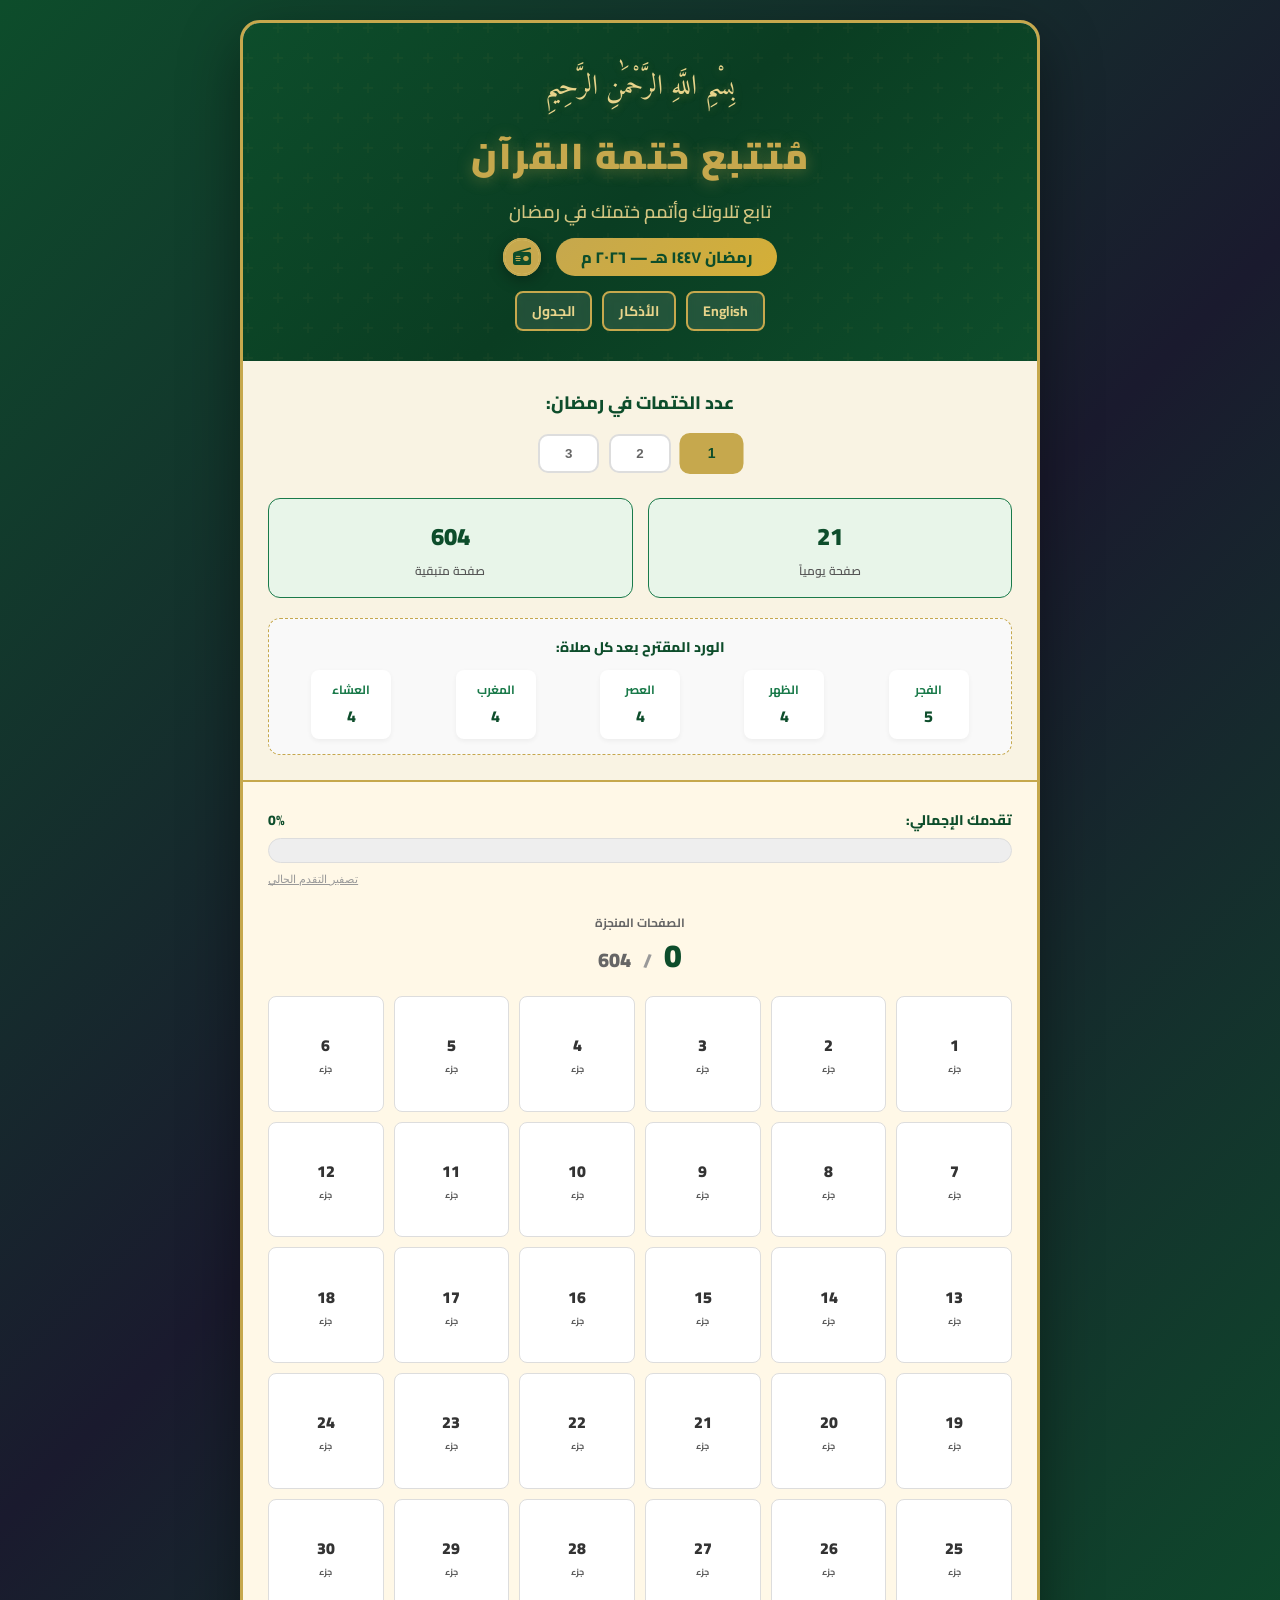
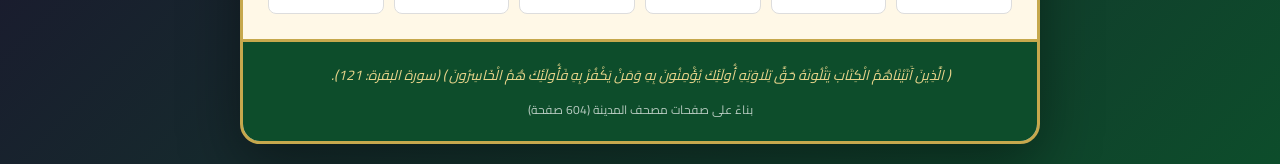
==== commit 22c413a0: "Add files via upload" ====
--- a/quran.html
+++ b/quran.html
@@ -659,10 +659,24 @@
         let deferredPrompt;
         const installBtn = document.getElementById('installBtn');
 
+        function updateInstallIcon() {
+            if (!installBtn) return;
+            const icon = installBtn.querySelector('i');
+            const ua = navigator.userAgent.toLowerCase();
+            if (ua.includes('android')) {
+                icon.className = 'fab fa-android';
+            } else if (ua.includes('iphone') || ua.includes('ipad') || ua.includes('ipod') || (ua.includes('macintosh') && navigator.maxTouchPoints > 1)) {
+                icon.className = 'fab fa-apple';
+            }
+        }
+
         window.addEventListener('beforeinstallprompt', (e) => {
             e.preventDefault();
             deferredPrompt = e;
-            if (installBtn) installBtn.style.display = 'flex';
+            if (installBtn) {
+                updateInstallIcon();
+                installBtn.style.display = 'flex';
+            }
         });
 
         if (installBtn) {
--- a/shared.css
+++ b/shared.css
@@ -105,13 +105,19 @@
 
 /* ===== YEAR BADGE ===== */
 .year-badge {
-    display: inline-block;
+    display: inline-flex;
+    align-items: center;
+    justify-content: center;
+    height: 38px;
+    /* Match button height */
     background: linear-gradient(135deg, var(--gold), var(--accent));
     color: var(--dark-green);
-    padding: 5px 25px;
+    padding: 0 25px;
     border-radius: 20px;
     font-weight: 800;
     font-size: 16px;
+    box-sizing: border-box;
+    white-space: nowrap;
 }
 
 .year-badge-container {
@@ -126,8 +132,9 @@
     display: flex;
     align-items: center;
     justify-content: center;
-    gap: 15px;
-    margin-top: 15px;
+    gap: 10px;
+    margin-top: 0;
+    /* Remove margin to align with badge */
 }
 
 /* ===== RADIO LINK (nav icon) ===== */
@@ -183,7 +190,8 @@
 
 /* ===== PWA INSTALL LINK ===== */
 .install-link {
-    display: none; /* Hidden by default, shown via JS */
+    display: none;
+    /* Hidden by default, shown via JS */
     width: 38px;
     height: 38px;
     background: var(--green);
@@ -362,4 +370,4 @@
         font-size: 10px;
         padding: 2px 12px;
     }
-}
+}
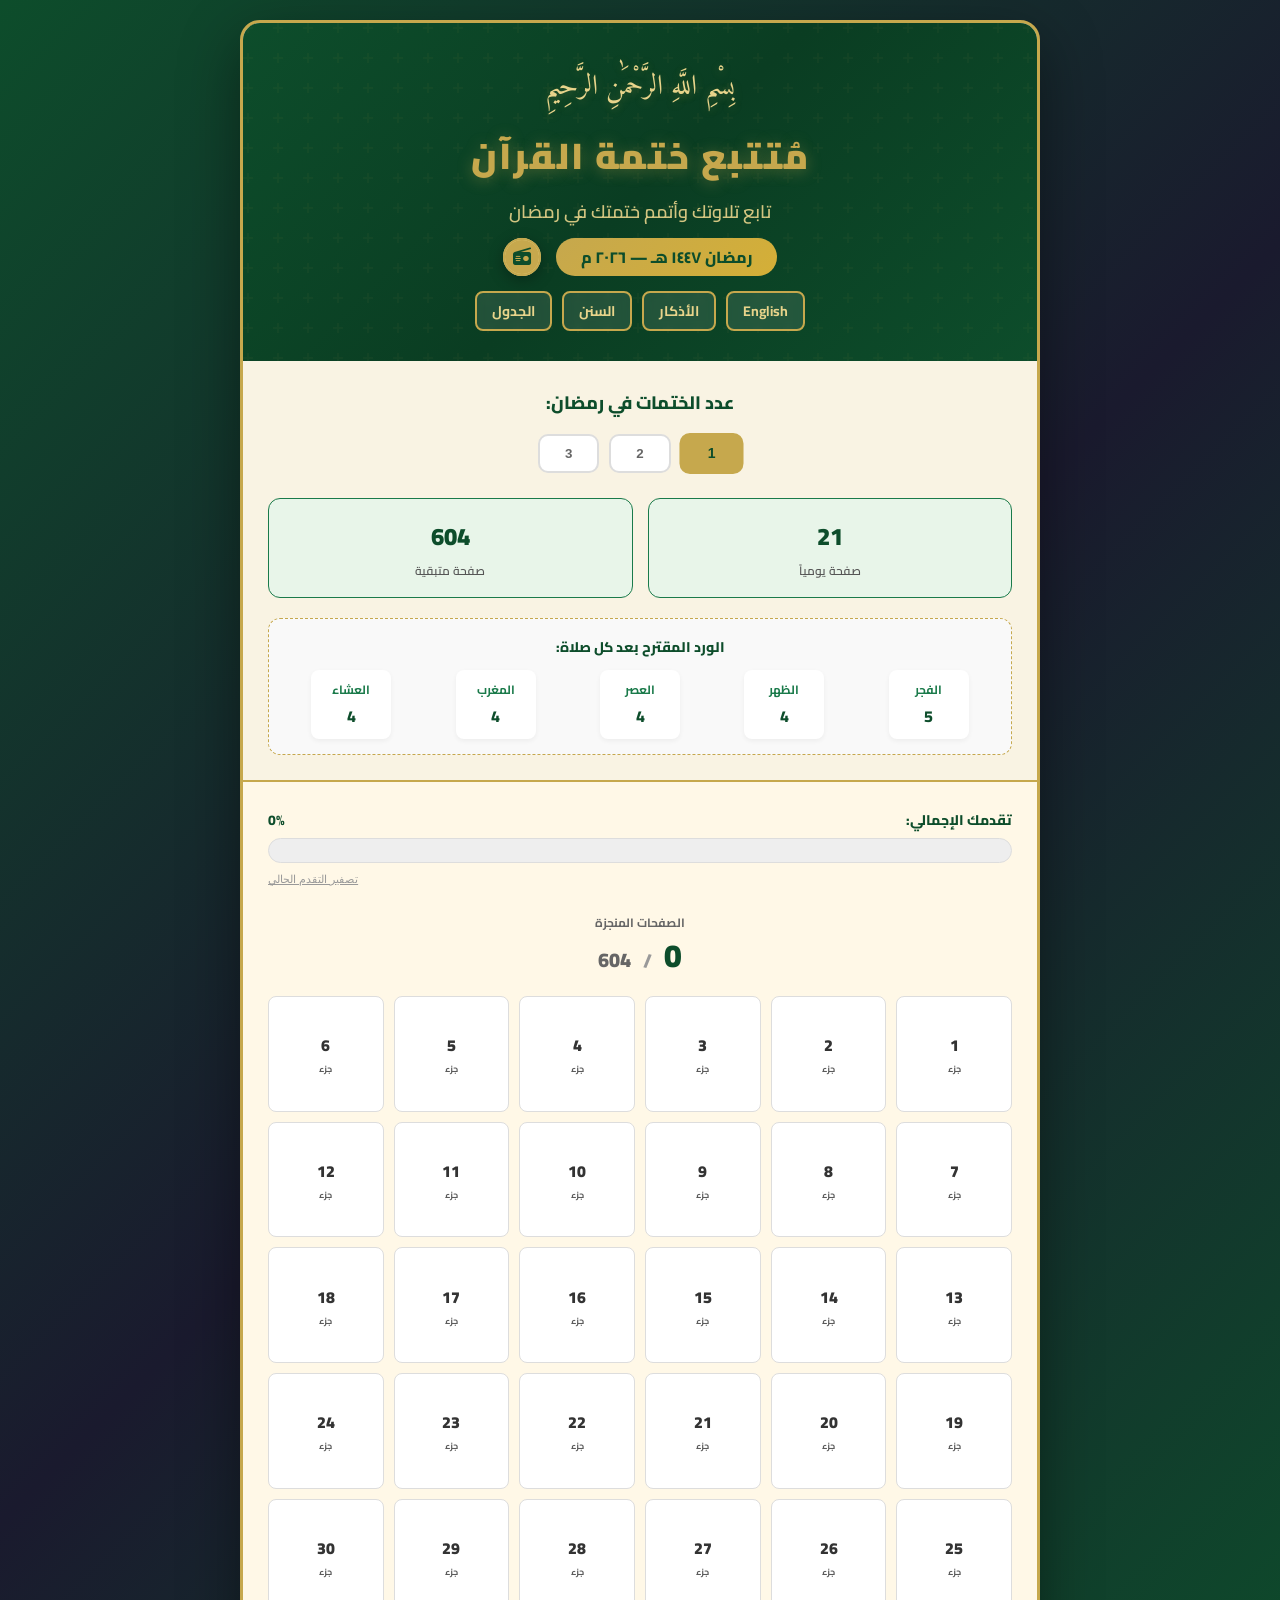
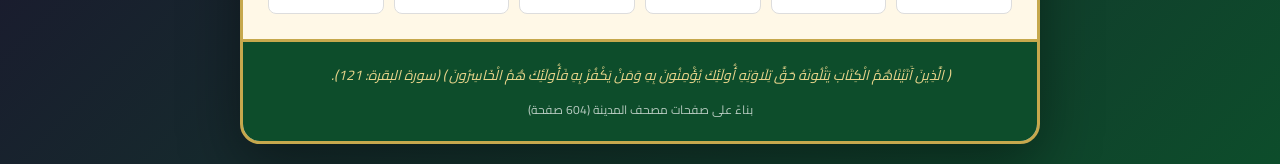
==== commit 1cb38a67: "Add files via upload" ====
--- a/quran.html
+++ b/quran.html
@@ -347,8 +347,9 @@
                 <nav class="lang-switch" role="navigation" aria-label="التنقل">
                     <button onclick="toggleLanguage()" id="langBtn" aria-label="تبديل اللغة">English</button>
                     <a href="tasbih.html" class="nav-btn" data-i18n="btnTasbih" aria-label="الأذكار">الأذكار</a>
+                    <a href="sunnah.html" class="nav-btn" data-i18n="btnSunnah" aria-label="السنن النبوية">السنن</a>
                     <a href="index.html" class="nav-btn" data-i18n="backLink" aria-label="العودة لجدول رمضان">العودة
-                        لجدول رمضان</a>
+                        للجدول</a>
                 </nav>
             </div>
         </header>
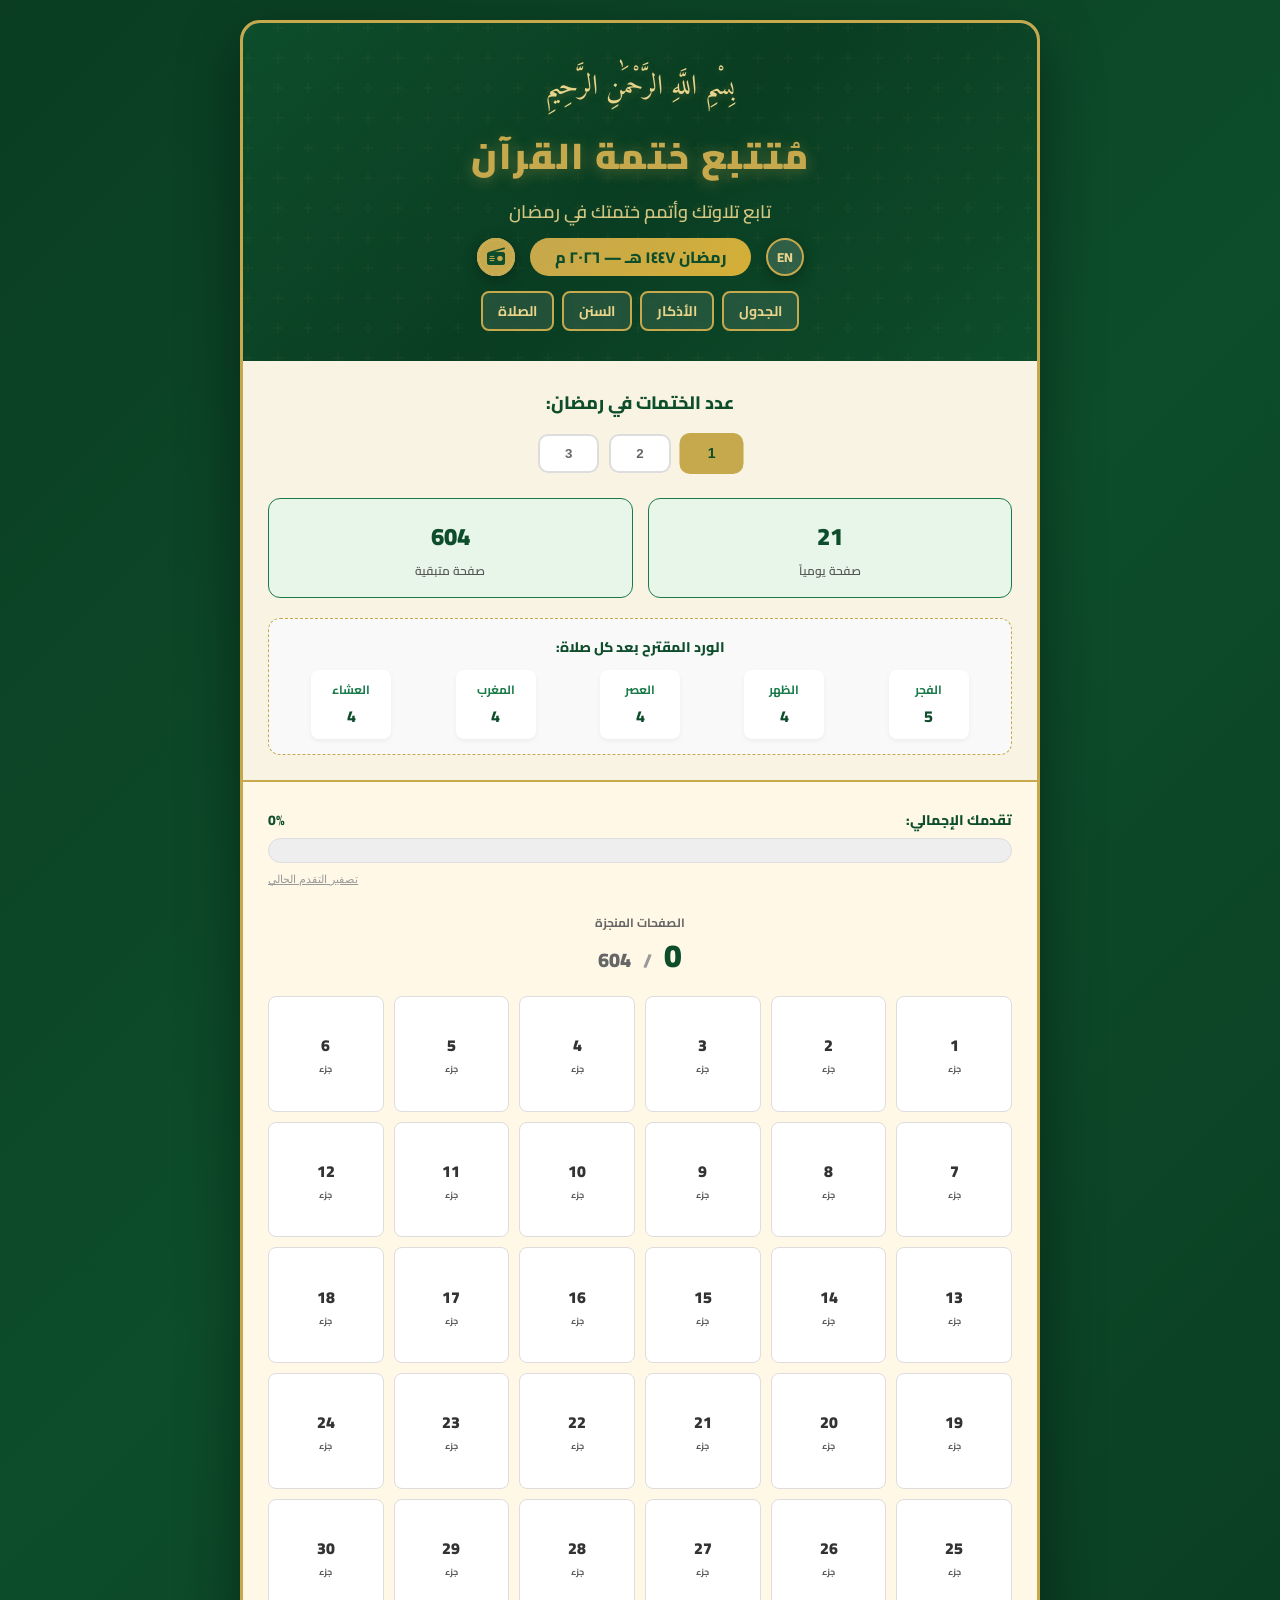
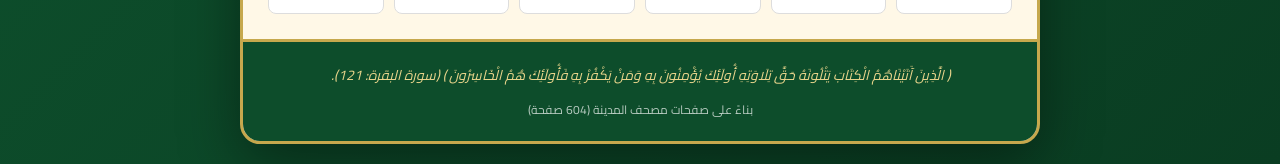
==== commit bdd80149: "Add files via upload" ====
--- a/quran.html
+++ b/quran.html
@@ -17,14 +17,7 @@
     <meta property="og:url" content="https://joy-s-s.github.io/Ramadan-Tracker/quran.html">
     <meta property="og:type" content="website">
 
-    <!-- Google tag (gtag.js) -->
-    <script async src="https://www.googletagmanager.com/gtag/js?id=G-90N7S5Q8EE"></script>
-    <script>
-        window.dataLayer = window.dataLayer || [];
-        function gtag() { dataLayer.push(arguments); }
-        gtag('js', new Date());
-        gtag('config', 'G-90N7S5Q8EE');
-    </script>
+
     <link rel="preconnect" href="https://fonts.googleapis.com">
     <link
         href="https://fonts.googleapis.com/css2?family=Amiri:wght@400;700&family=Cairo:wght@400;600;700;900&display=swap"
@@ -331,6 +324,8 @@
                 <h1 class="main-title" data-i18n="mainTitle">مُتتبع ختمة القرآن</h1>
                 <p class="sub-title" data-i18n="subTitle">تابع تلاوتك وأتمم ختمتك في رمضان</p>
                 <div class="year-badge-container">
+                    <button onclick="toggleLanguage()" id="langBtn" class="lang-toggle" aria-label="تبديل اللغة"
+                        title="English">EN</button>
                     <span class="year-badge" data-i18n="yearBadge">رمضان ١٤٤٧ هـ — ٢٠٢٦ م</span>
                     <div class="header-actions">
                         <a href="radio.html" class="radio-link" title="إذاعة القران الكريم"
@@ -344,12 +339,7 @@
                         </button>
                     </div>
                 </div>
-                <nav class="lang-switch" role="navigation" aria-label="التنقل">
-                    <button onclick="toggleLanguage()" id="langBtn" aria-label="تبديل اللغة">English</button>
-                    <a href="tasbih.html" class="nav-btn" data-i18n="btnTasbih" aria-label="الأذكار">الأذكار</a>
-                    <a href="sunnah.html" class="nav-btn" data-i18n="btnSunnah" aria-label="السنن النبوية">السنن</a>
-                    <a href="index.html" class="nav-btn" data-i18n="backLink" aria-label="العودة لجدول رمضان">العودة
-                        للجدول</a>
+                <nav id="main-nav" class="lang-switch" role="navigation" aria-label="التنقل الرئيسي">
                 </nav>
             </div>
         </header>
@@ -459,6 +449,8 @@
                 yearBadge: "رمضان ١٤٤٧ هـ — ٢٠٢٦ م",
                 backLink: "الجدول",
                 btnTasbih: "الأذكار",
+                btnSunnah: "السنن",
+                btnSalah: "صفة الصلاة",
                 targetTitle: "عدد الختمات في رمضان:",
                 dailyPagesLabel: "صفحة يومياً",
                 remainingPagesLabel: "صفحة متبقية",
@@ -469,7 +461,7 @@
                 footerQuote: "﴿ الَّذِينَ آَتَيْنَاهُمُ الْكِتَابَ يَتْلُونَهُ حَقَّ تِلَاوَتِهِ أُولَئِكَ يُؤْمِنُونَ بِهِ وَمَنْ يَكْفُرْ بِهِ فَأُولَئِكَ هُمُ الْخَاسِرُونَ ﴾ (سورة البقرة: 121).",
                 footerMushaf: "بناءً على صفحات مصحف المدينة (604 صفحة)",
                 juz: "جزء",
-                langBtn: "English",
+                langBtn: "EN",
                 resetProgress: "تصفير التقدم الحالي",
                 resetConfirm: "هل أنت متأكد من تصفير تقدمك في الختمة؟",
                 celebration: "تقبل الله منك! ✨ مبارك إتمام الختمة رقم ",
@@ -485,7 +477,9 @@
                 yearBadge: "Ramadan 1447 H — 2026 G",
                 backLink: "Table",
                 btnTasbih: "Adhkar",
-                targetTitle: "Times to finish Quran in Ramadan:",
+                btnSunnah: "Sunnah",
+                btnSalah: "Salah Guide",
+                targetTitle: "Number of Khatmas in Ramadan:",
                 dailyPagesLabel: "Pages per Day",
                 remainingPagesLabel: "Pages Remaining",
                 prayerDivide: "Suggested pages after each prayer:",
@@ -495,7 +489,7 @@
                 footerQuote: "“Those to whom We have given the Book recite it with its true recital. They [are the ones who] believe in it.” (Al-Baqarah: 121)",
                 footerMushaf: "Based on Madina Mushaf (604 pages)",
                 juz: "Juz",
-                langBtn: "عربي",
+                langBtn: "ع",
                 resetProgress: "Reset current progress",
                 resetConfirm: "Are you sure you want to reset your khatma progress?",
                 celebration: "May Allah accept! ✨ Congrats on finishing Khatma #",
@@ -655,53 +649,7 @@
         updateUI();
     </script>
 
-    <script>
-        // PWA Installation Logic
-        let deferredPrompt;
-        const installBtn = document.getElementById('installBtn');
-
-        function updateInstallIcon() {
-            if (!installBtn) return;
-            const icon = installBtn.querySelector('i');
-            const ua = navigator.userAgent.toLowerCase();
-            if (ua.includes('android')) {
-                icon.className = 'fab fa-android';
-            } else if (ua.includes('iphone') || ua.includes('ipad') || ua.includes('ipod') || (ua.includes('macintosh') && navigator.maxTouchPoints > 1)) {
-                icon.className = 'fab fa-apple';
-            }
-        }
-
-        window.addEventListener('beforeinstallprompt', (e) => {
-            e.preventDefault();
-            deferredPrompt = e;
-            if (installBtn) {
-                updateInstallIcon();
-                installBtn.style.display = 'flex';
-            }
-        });
-
-        if (installBtn) {
-            installBtn.addEventListener('click', async () => {
-                if (deferredPrompt) {
-                    deferredPrompt.prompt();
-                    const { outcome } = await deferredPrompt.userChoice;
-                    if (outcome === 'accepted') {
-                        deferredPrompt = null;
-                        installBtn.style.display = 'none';
-                    }
-                }
-            });
-        }
-
-        window.addEventListener('appinstalled', () => {
-            deferredPrompt = null;
-            if (installBtn) installBtn.style.display = 'none';
-        });
-
-        if ('serviceWorker' in navigator) {
-            navigator.serviceWorker.register('./sw.js').catch(() => { });
-        }
-    </script>
+    <script src="shared.js"></script>
 </body>
 
 </html>
--- a/shared.css
+++ b/shared.css
@@ -27,7 +27,7 @@
 /* ===== BODY ===== */
 body {
     font-family: 'Cairo', sans-serif;
-    background: linear-gradient(135deg, #0D4D2B 0%, #1a1a2e 50%, #0D4D2B 100%);
+    background: linear-gradient(135deg, #0a3d22 0%, #0D4D2B 50%, #0a3d22 100%);
     min-height: 100vh;
     color: #333;
     padding: 20px;
@@ -218,11 +218,38 @@
     font-size: 16px;
 }
 
+/* ===== LANGUAGE TOGGLE (small circle) ===== */
+.lang-toggle {
+    display: inline-flex;
+    width: 38px;
+    height: 38px;
+    background: rgba(255, 255, 255, 0.15);
+    border-radius: 50%;
+    align-items: center;
+    justify-content: center;
+    color: var(--gold-light) !important;
+    border: 2px solid var(--gold);
+    font-family: 'Cairo', sans-serif;
+    font-weight: 800;
+    font-size: 13px;
+    cursor: pointer;
+    transition: all 0.3s ease;
+    box-shadow: 0 4px 15px rgba(0, 0, 0, 0.3);
+    padding: 0;
+}
+
+.lang-toggle:hover {
+    transform: scale(1.1);
+    background: var(--gold);
+    color: var(--dark-green) !important;
+}
+
 /* ===== LANGUAGE SWITCH & NAV ===== */
 .lang-switch {
     display: flex;
     justify-content: center;
-    gap: 10px;
+    flex-wrap: wrap;
+    gap: 8px;
     margin: 15px 0 0;
     position: relative;
     z-index: 100;
@@ -245,6 +272,7 @@
     display: inline-flex;
     align-items: center;
     gap: 5px;
+    white-space: nowrap;
 }
 
 .lang-switch button:hover,
@@ -315,6 +343,16 @@
         font-size: 13px;
         padding: 4px 18px;
     }
+
+    .lang-switch {
+        gap: 6px;
+    }
+
+    .lang-switch button,
+    .lang-switch .nav-btn {
+        font-size: 12px;
+        padding: 4px 10px;
+    }
 }
 
 @media (max-width: 480px) {
